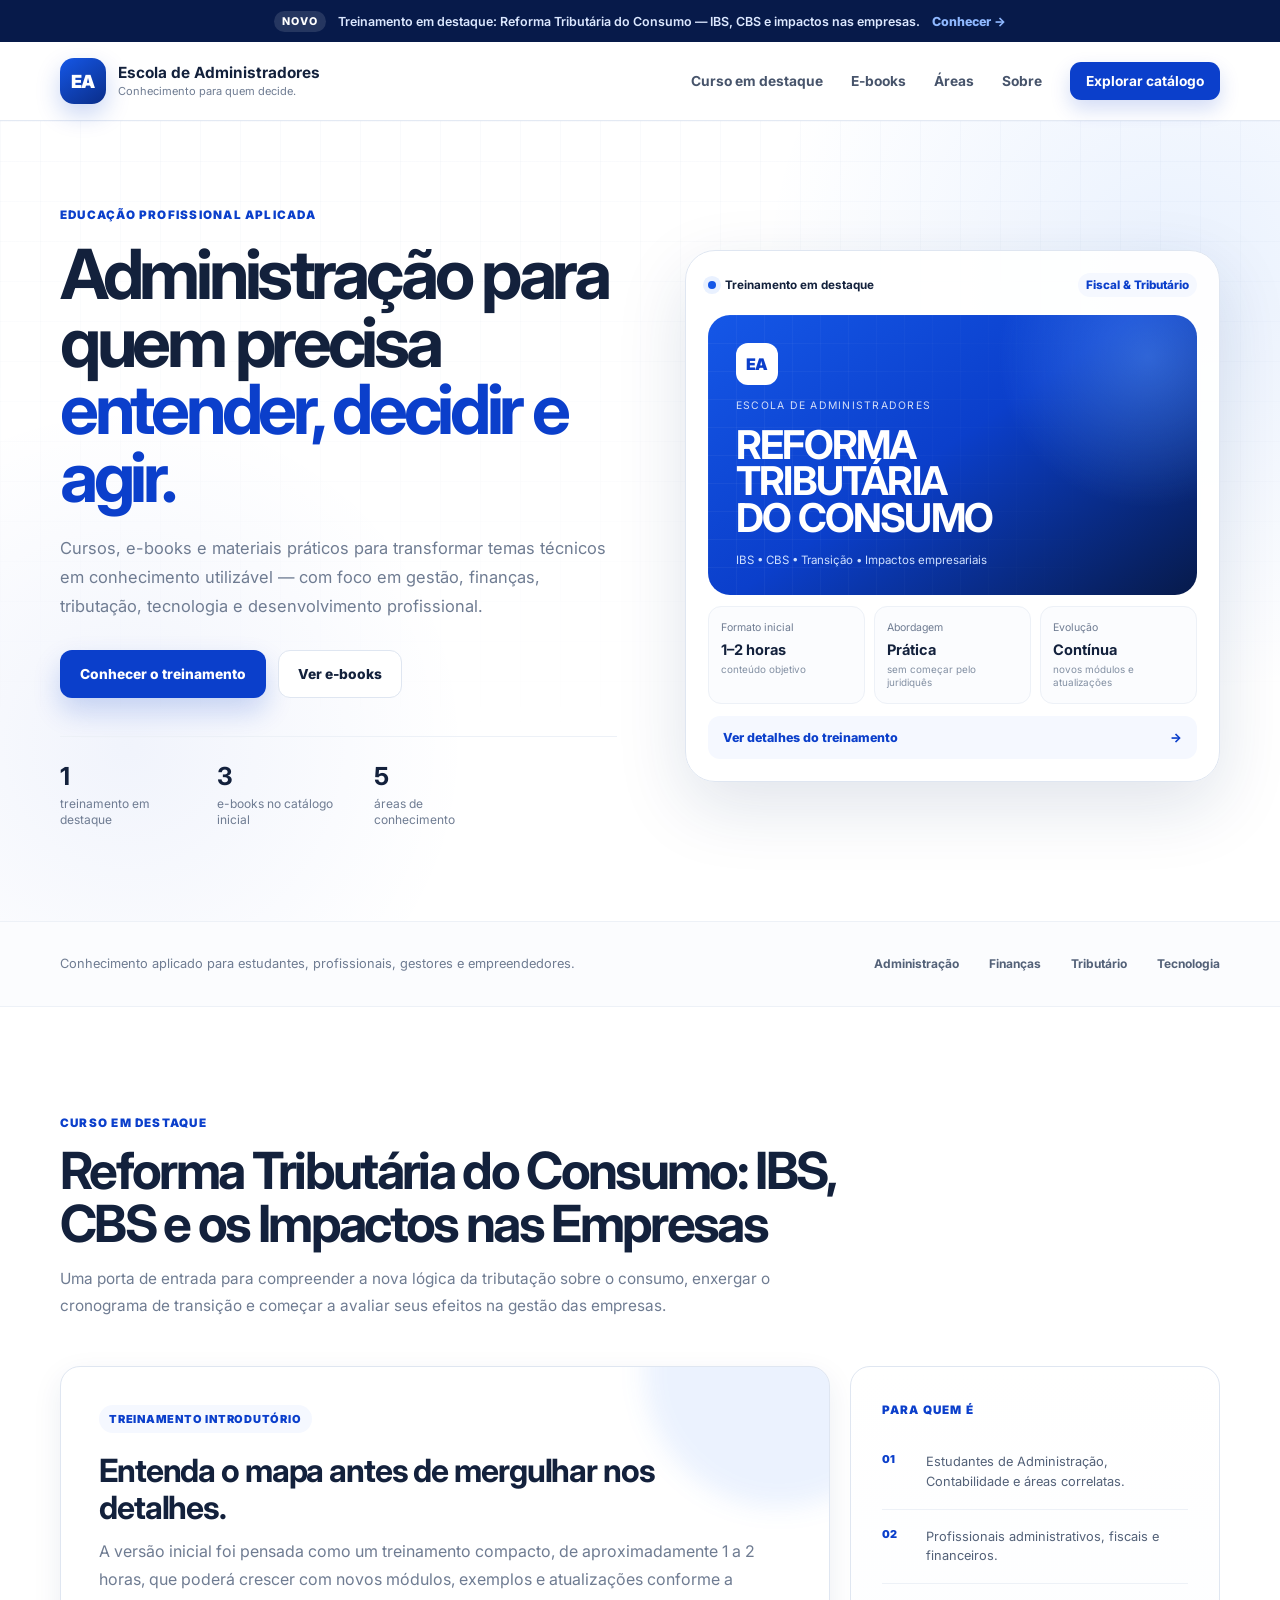
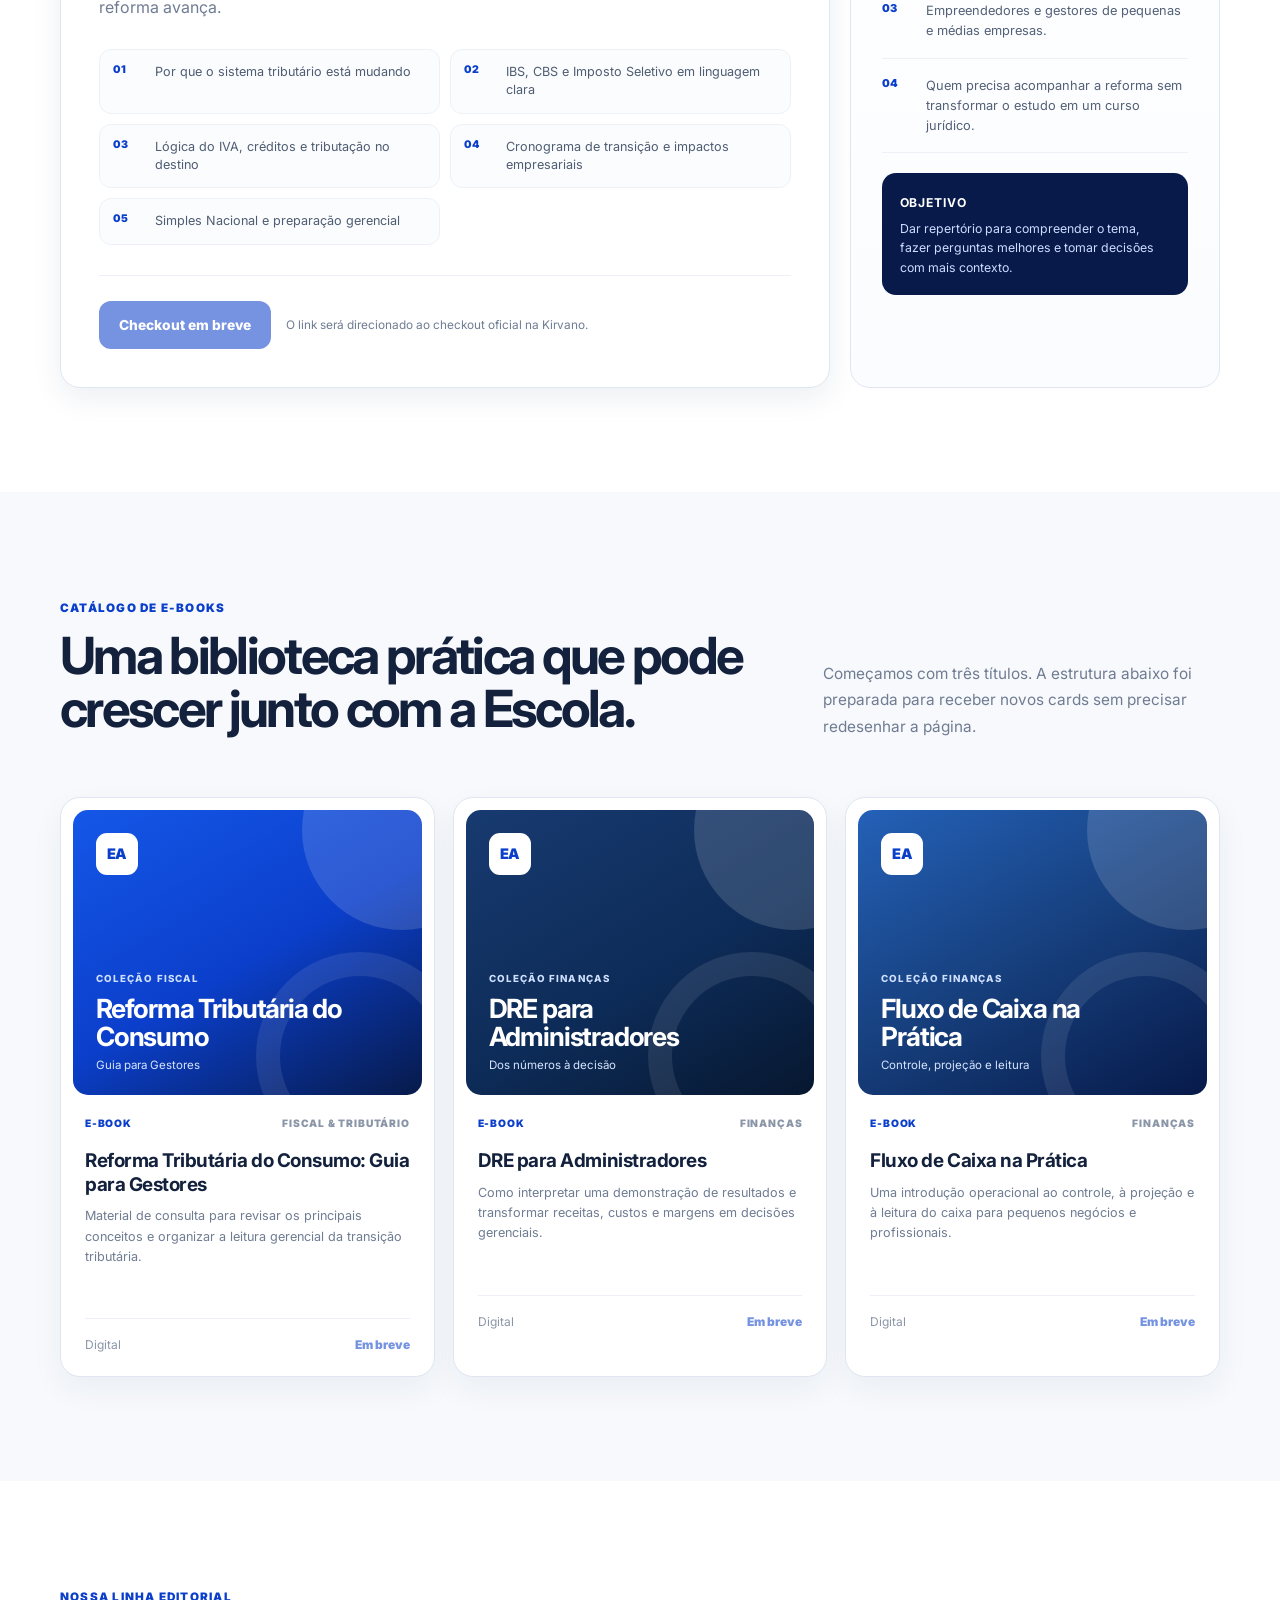
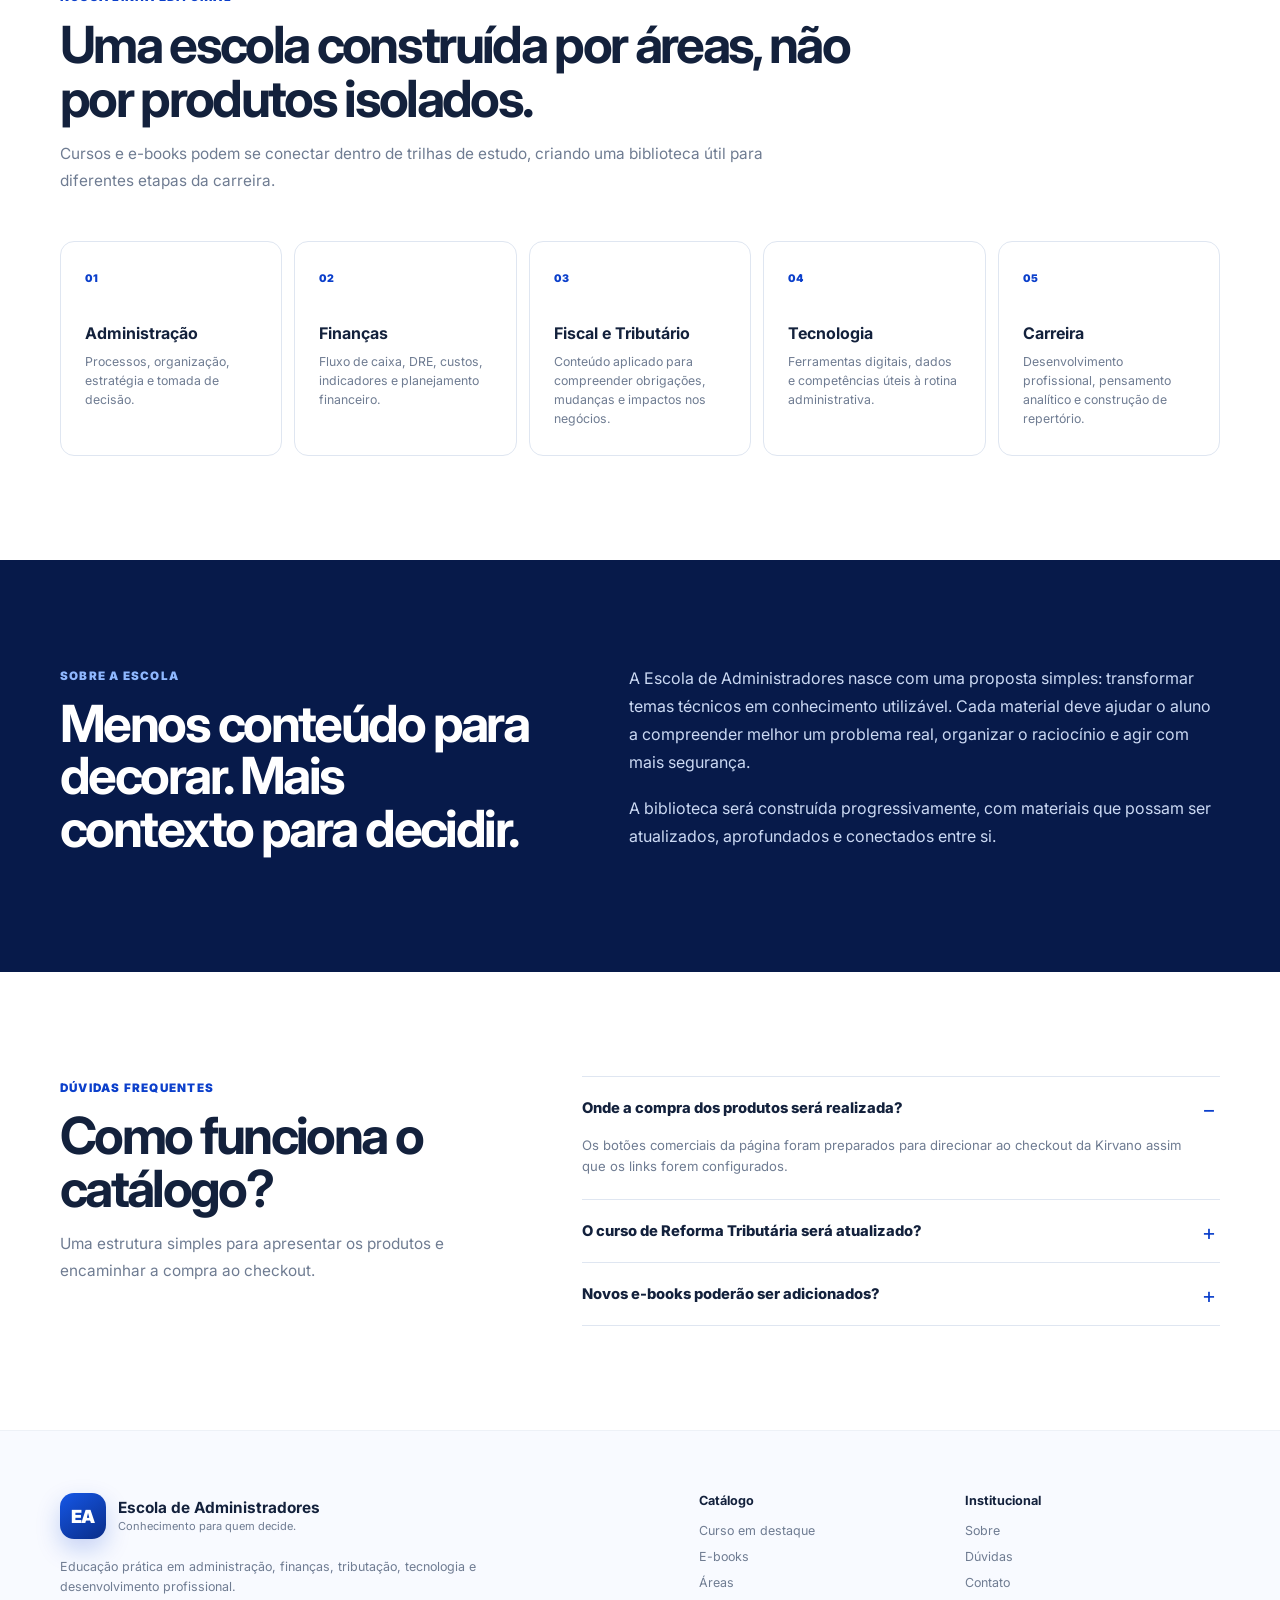
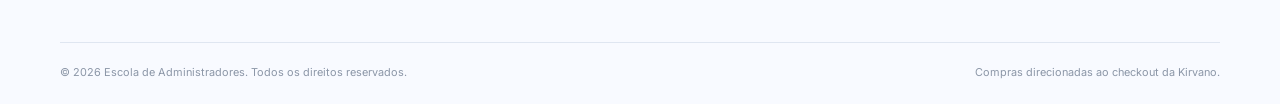
==== index.html @ 52b0fbda "first commit" ====
<!DOCTYPE html>
<html lang="pt-BR">
  <head>
    <meta charset="UTF-8" />
    <meta name="viewport" content="width=device-width, initial-scale=1.0" />
    <meta
      name="description"
      content="Escola de Administradores — cursos, e-books e conteúdos práticos sobre administração, finanças, tributação, tecnologia e desenvolvimento profissional."
    />
    <meta name="theme-color" content="#0b3fcb" />
    <meta property="og:title" content="Escola de Administradores" />
    <meta property="og:description" content="Conhecimento prático para quem administra, decide e constrói." />
    <meta property="og:type" content="website" />
    <meta property="og:url" content="https://escoladeadministradores.com.br/" />
    <meta property="og:image" content="https://escoladeadministradores.com.br/assets/img/logo-ea.png" />
    <title>Escola de Administradores | Conhecimento para quem decide</title>

    <link rel="icon" type="image/png" href="assets/img/logo-ea.png" />
    <link rel="preconnect" href="https://fonts.googleapis.com" />
    <link rel="preconnect" href="https://fonts.gstatic.com" crossorigin />
    <link
      href="https://fonts.googleapis.com/css2?family=Inter:wght@400;500;600;700;800;900&display=swap"
      rel="stylesheet"
    />
    <link rel="stylesheet" href="assets/css/styles.css" />
  </head>
  <body>
    <div class="top-bar">
      <span>NOVO</span>
      <strong>Treinamento em destaque: Reforma Tributária do Consumo — IBS, CBS e impactos nas empresas.</strong>
      <a href="#curso">Conhecer →</a>
    </div>

    <header class="site-header" id="topo">
      <nav class="navbar container" aria-label="Navegação principal">
        <a href="#topo" class="brand" aria-label="Escola de Administradores — início">
          <span class="brand-icon" aria-hidden="true">EA</span>
          <span class="brand-copy">
            <strong>Escola de Administradores</strong>
            <small>Conhecimento para quem decide.</small>
          </span>
        </a>

        <button class="menu-toggle" type="button" aria-label="Abrir menu" aria-expanded="false">
          <span></span>
          <span></span>
          <span></span>
        </button>

        <div class="nav-links" data-menu>
          <a href="#curso">Curso em destaque</a>
          <a href="#ebooks">E-books</a>
          <a href="#areas">Áreas</a>
          <a href="#sobre">Sobre</a>
          <a href="#ebooks" class="nav-cta">Explorar catálogo</a>
        </div>
      </nav>
    </header>

    <main>
      <section class="hero section-padding">
        <div class="container hero-grid">
          <div class="hero-content reveal">
            <span class="eyebrow">Educação profissional aplicada</span>
            <h1>Administração para quem precisa <em>entender, decidir e agir.</em></h1>
            <p>
              Cursos, e-books e materiais práticos para transformar temas técnicos em conhecimento utilizável —
              com foco em gestão, finanças, tributação, tecnologia e desenvolvimento profissional.
            </p>

            <div class="hero-actions">
              <a href="#curso" class="btn btn-primary">Conhecer o treinamento</a>
              <a href="#ebooks" class="btn btn-secondary">Ver e-books</a>
            </div>

            <div class="hero-proof" aria-label="Destaques da Escola de Administradores">
              <div>
                <strong>1</strong>
                <span>treinamento em destaque</span>
              </div>
              <div>
                <strong>3</strong>
                <span>e-books no catálogo inicial</span>
              </div>
              <div>
                <strong>5</strong>
                <span>áreas de conhecimento</span>
              </div>
            </div>
          </div>

          <aside class="course-preview reveal" aria-label="Treinamento em destaque sobre Reforma Tributária">
            <div class="preview-topline">
              <span class="status-dot"></span>
              <strong>Treinamento em destaque</strong>
              <span class="preview-label">Fiscal &amp; Tributário</span>
            </div>

            <div class="preview-visual">
              <div class="mini-logo">EA</div>
              <span>Escola de Administradores</span>
              <strong>REFORMA<br />TRIBUTÁRIA<br />DO CONSUMO</strong>
              <small>IBS • CBS • Transição • Impactos empresariais</small>
            </div>

            <div class="preview-metrics">
              <article>
                <span>Formato inicial</span>
                <strong>1–2 horas</strong>
                <small>conteúdo objetivo</small>
              </article>
              <article>
                <span>Abordagem</span>
                <strong>Prática</strong>
                <small>sem começar pelo juridiquês</small>
              </article>
              <article>
                <span>Evolução</span>
                <strong>Contínua</strong>
                <small>novos módulos e atualizações</small>
              </article>
            </div>

            <a href="#curso" class="preview-link">Ver detalhes do treinamento <span>→</span></a>
          </aside>
        </div>
      </section>

      <section class="trust-strip" aria-label="Áreas atendidas">
        <div class="container trust-grid">
          <span>Conhecimento aplicado para estudantes, profissionais, gestores e empreendedores.</span>
          <strong>Administração</strong>
          <strong>Finanças</strong>
          <strong>Tributário</strong>
          <strong>Tecnologia</strong>
        </div>
      </section>

      <section class="section-padding course-section" id="curso">
        <div class="container">
          <div class="section-heading reveal">
            <span class="eyebrow">Curso em destaque</span>
            <h2>Reforma Tributária do Consumo: IBS, CBS e os Impactos nas Empresas</h2>
            <p>
              Uma porta de entrada para compreender a nova lógica da tributação sobre o consumo,
              enxergar o cronograma de transição e começar a avaliar seus efeitos na gestão das empresas.
            </p>
          </div>

          <div class="featured-course-grid">
            <article class="featured-course reveal">
              <div class="course-badge">Treinamento introdutório</div>
              <h3>Entenda o mapa antes de mergulhar nos detalhes.</h3>
              <p>
                A versão inicial foi pensada como um treinamento compacto, de aproximadamente 1 a 2 horas,
                que poderá crescer com novos módulos, exemplos e atualizações conforme a reforma avança.
              </p>

              <div class="course-topics">
                <div><span>01</span><p>Por que o sistema tributário está mudando</p></div>
                <div><span>02</span><p>IBS, CBS e Imposto Seletivo em linguagem clara</p></div>
                <div><span>03</span><p>Lógica do IVA, créditos e tributação no destino</p></div>
                <div><span>04</span><p>Cronograma de transição e impactos empresariais</p></div>
                <div><span>05</span><p>Simples Nacional e preparação gerencial</p></div>
              </div>

              <div class="course-actions">
                <a
                  href="#"
                  class="btn btn-primary checkout-link"
                  data-checkout="curso-reforma"
                  data-ready-label="Acessar treinamento"
                  data-pending-label="Checkout em breve"
                  aria-disabled="true"
                >Checkout em breve</a>
                <small>O link será direcionado ao checkout oficial na Kirvano.</small>
              </div>
            </article>

            <aside class="audience-card reveal">
              <span class="eyebrow">Para quem é</span>
              <div class="audience-list">
                <article><span>01</span><p>Estudantes de Administração, Contabilidade e áreas correlatas.</p></article>
                <article><span>02</span><p>Profissionais administrativos, fiscais e financeiros.</p></article>
                <article><span>03</span><p>Empreendedores e gestores de pequenas e médias empresas.</p></article>
                <article><span>04</span><p>Quem precisa acompanhar a reforma sem transformar o estudo em um curso jurídico.</p></article>
              </div>
              <div class="audience-note">
                <strong>Objetivo</strong>
                <p>Dar repertório para compreender o tema, fazer perguntas melhores e tomar decisões com mais contexto.</p>
              </div>
            </aside>
          </div>
        </div>
      </section>

      <section class="section-padding soft-bg" id="ebooks">
        <div class="container">
          <div class="section-heading catalog-heading reveal">
            <div>
              <span class="eyebrow">Catálogo de e-books</span>
              <h2>Uma biblioteca prática que pode crescer junto com a Escola.</h2>
            </div>
            <p>
              Começamos com três títulos. A estrutura abaixo foi preparada para receber novos cards sem
              precisar redesenhar a página.
            </p>
          </div>

          <!-- Para adicionar um novo e-book, duplique um <article class="ebook-card"> e crie uma nova chave no assets/js/store.js. -->
          <div class="ebook-grid">
            <article class="ebook-card reveal">
              <div class="ebook-cover cover-tax">
                <span class="cover-brand">EA</span>
                <small>COLEÇÃO FISCAL</small>
                <strong>Reforma Tributária do Consumo</strong>
                <em>Guia para Gestores</em>
              </div>
              <div class="ebook-content">
                <div class="product-topline"><span>E-book</span><span>Fiscal &amp; Tributário</span></div>
                <h3>Reforma Tributária do Consumo: Guia para Gestores</h3>
                <p>Material de consulta para revisar os principais conceitos e organizar a leitura gerencial da transição tributária.</p>
                <div class="product-footer">
                  <span>Digital</span>
                  <a
                    href="#"
                    class="text-link checkout-link"
                    data-checkout="ebook-reforma"
                    data-ready-label="Comprar na Kirvano →"
                    data-pending-label="Em breve"
                    aria-disabled="true"
                  >Em breve</a>
                </div>
              </div>
            </article>

            <article class="ebook-card reveal">
              <div class="ebook-cover cover-dre">
                <span class="cover-brand">EA</span>
                <small>COLEÇÃO FINANÇAS</small>
                <strong>DRE para Administradores</strong>
                <em>Dos números à decisão</em>
              </div>
              <div class="ebook-content">
                <div class="product-topline"><span>E-book</span><span>Finanças</span></div>
                <h3>DRE para Administradores</h3>
                <p>Como interpretar uma demonstração de resultados e transformar receitas, custos e margens em decisões gerenciais.</p>
                <div class="product-footer">
                  <span>Digital</span>
                  <a
                    href="#"
                    class="text-link checkout-link"
                    data-checkout="ebook-dre"
                    data-ready-label="Comprar na Kirvano →"
                    data-pending-label="Em breve"
                    aria-disabled="true"
                  >Em breve</a>
                </div>
              </div>
            </article>

            <article class="ebook-card reveal">
              <div class="ebook-cover cover-cash">
                <span class="cover-brand">EA</span>
                <small>COLEÇÃO FINANÇAS</small>
                <strong>Fluxo de Caixa na Prática</strong>
                <em>Controle, projeção e leitura</em>
              </div>
              <div class="ebook-content">
                <div class="product-topline"><span>E-book</span><span>Finanças</span></div>
                <h3>Fluxo de Caixa na Prática</h3>
                <p>Uma introdução operacional ao controle, à projeção e à leitura do caixa para pequenos negócios e profissionais.</p>
                <div class="product-footer">
                  <span>Digital</span>
                  <a
                    href="#"
                    class="text-link checkout-link"
                    data-checkout="ebook-fluxo-caixa"
                    data-ready-label="Comprar na Kirvano →"
                    data-pending-label="Em breve"
                    aria-disabled="true"
                  >Em breve</a>
                </div>
              </div>
            </article>
          </div>
        </div>
      </section>

      <section class="section-padding" id="areas">
        <div class="container">
          <div class="section-heading reveal">
            <span class="eyebrow">Nossa linha editorial</span>
            <h2>Uma escola construída por áreas, não por produtos isolados.</h2>
            <p>
              Cursos e e-books podem se conectar dentro de trilhas de estudo, criando uma biblioteca útil para diferentes etapas da carreira.
            </p>
          </div>

          <div class="areas-grid">
            <article class="area-card reveal"><span>01</span><h3>Administração</h3><p>Processos, organização, estratégia e tomada de decisão.</p></article>
            <article class="area-card reveal"><span>02</span><h3>Finanças</h3><p>Fluxo de caixa, DRE, custos, indicadores e planejamento financeiro.</p></article>
            <article class="area-card reveal"><span>03</span><h3>Fiscal e Tributário</h3><p>Conteúdo aplicado para compreender obrigações, mudanças e impactos nos negócios.</p></article>
            <article class="area-card reveal"><span>04</span><h3>Tecnologia</h3><p>Ferramentas digitais, dados e competências úteis à rotina administrativa.</p></article>
            <article class="area-card reveal"><span>05</span><h3>Carreira</h3><p>Desenvolvimento profissional, pensamento analítico e construção de repertório.</p></article>
          </div>
        </div>
      </section>

      <section class="section-padding dark-section" id="sobre">
        <div class="container about-panel reveal">
          <div>
            <span class="eyebrow eyebrow-light">Sobre a Escola</span>
            <h2>Menos conteúdo para decorar. Mais contexto para decidir.</h2>
          </div>
          <div>
            <p>
              A Escola de Administradores nasce com uma proposta simples: transformar temas técnicos em conhecimento utilizável.
              Cada material deve ajudar o aluno a compreender melhor um problema real, organizar o raciocínio e agir com mais segurança.
            </p>
            <p>
              A biblioteca será construída progressivamente, com materiais que possam ser atualizados, aprofundados e conectados entre si.
            </p>
          </div>
        </div>
      </section>

      <section class="section-padding faq-section" id="faq">
        <div class="container faq-layout">
          <div class="section-heading left reveal">
            <span class="eyebrow">Dúvidas frequentes</span>
            <h2>Como funciona o catálogo?</h2>
            <p>Uma estrutura simples para apresentar os produtos e encaminhar a compra ao checkout.</p>
          </div>

          <div class="faq-list reveal">
            <details open>
              <summary>Onde a compra dos produtos será realizada?</summary>
              <p>Os botões comerciais da página foram preparados para direcionar ao checkout da Kirvano assim que os links forem configurados.</p>
            </details>
            <details>
              <summary>O curso de Reforma Tributária será atualizado?</summary>
              <p>A proposta é começar com uma versão introdutória e ampliar o conteúdo progressivamente com novos módulos, exemplos e atualizações.</p>
            </details>
            <details>
              <summary>Novos e-books poderão ser adicionados?</summary>
              <p>Sim. O catálogo foi estruturado em cards independentes, permitindo incluir novos títulos sem alterar o restante do layout.</p>
            </details>
          </div>
        </div>
      </section>
    </main>

    <footer class="site-footer">
      <div class="container footer-grid">
        <div class="footer-main">
          <a href="#topo" class="brand footer-brand">
            <span class="brand-icon" aria-hidden="true">EA</span>
            <span class="brand-copy">
              <strong>Escola de Administradores</strong>
              <small>Conhecimento para quem decide.</small>
            </span>
          </a>
          <p>Educação prática em administração, finanças, tributação, tecnologia e desenvolvimento profissional.</p>
        </div>

        <div class="footer-column">
          <strong>Catálogo</strong>
          <a href="#curso">Curso em destaque</a>
          <a href="#ebooks">E-books</a>
          <a href="#areas">Áreas</a>
        </div>

        <div class="footer-column">
          <strong>Institucional</strong>
          <a href="#sobre">Sobre</a>
          <a href="#faq">Dúvidas</a>
          <a href="mailto:contato@escoladeadministradores.com.br">Contato</a>
        </div>
      </div>
      <div class="container footer-bottom">
        <span>© <span id="currentYear"></span> Escola de Administradores. Todos os direitos reservados.</span>
        <span>Compras direcionadas ao checkout da Kirvano.</span>
      </div>
    </footer>

    <script src="assets/js/store.js"></script>
    <script src="assets/js/main.js"></script>
  </body>
</html>
---- assets/css/styles.css ----
:root {
  --blue-950: #071a4a;
  --blue-900: #0a2d88;
  --blue-800: #0b3fcb;
  --blue-700: #1557e7;
  --blue-600: #2474f2;
  --blue-100: #e9f1ff;
  --blue-50: #f5f8ff;
  --ink: #13213c;
  --text: #34425d;
  --muted: #6f7c92;
  --line: #dfe6f1;
  --soft-line: #edf1f7;
  --white: #ffffff;
  --surface: #ffffff;
  --soft-bg: #f7f9fc;
  --shadow-sm: 0 10px 30px rgba(25, 51, 98, 0.08);
  --shadow: 0 24px 70px rgba(17, 48, 103, 0.13);
  --radius-sm: 14px;
  --radius: 20px;
  --radius-lg: 30px;
  --container: 1160px;
}

* { box-sizing: border-box; }
html { scroll-behavior: smooth; }
body {
  margin: 0;
  font-family: "Inter", system-ui, -apple-system, BlinkMacSystemFont, "Segoe UI", sans-serif;
  color: var(--text);
  background: var(--white);
  -webkit-font-smoothing: antialiased;
}

body.menu-open { overflow: hidden; }
a { color: inherit; text-decoration: none; }
button, input, select { font: inherit; }
img { max-width: 100%; display: block; }

.container { width: min(calc(100% - 40px), var(--container)); margin-inline: auto; }
.section-padding { padding: 104px 0; }
.soft-bg { background: var(--soft-bg); }

.top-bar {
  min-height: 42px;
  padding: 8px 20px;
  display: flex;
  align-items: center;
  justify-content: center;
  gap: 12px;
  background: var(--blue-950);
  color: #dce8ff;
  text-align: center;
  font-size: 0.78rem;
}
.top-bar span {
  padding: 4px 8px;
  border-radius: 999px;
  background: rgba(255,255,255,.12);
  color: var(--white);
  font-weight: 800;
  font-size: .67rem;
  letter-spacing: .08em;
}
.top-bar strong { font-weight: 600; }
.top-bar a { color: #8fb8ff; font-weight: 800; white-space: nowrap; }
.top-bar a:hover { color: var(--white); }

.site-header {
  position: sticky;
  top: 0;
  z-index: 40;
  background: rgba(255,255,255,.92);
  backdrop-filter: blur(18px);
  border-bottom: 1px solid rgba(223,230,241,.85);
}
.navbar { min-height: 78px; display: flex; align-items: center; justify-content: space-between; gap: 28px; }
.brand { display: inline-flex; align-items: center; gap: 12px; min-width: 0; }
.brand-icon {
  width: 46px;
  height: 46px;
  display: inline-grid;
  place-items: center;
  flex: 0 0 auto;
  border-radius: 14px;
  background: linear-gradient(145deg, var(--blue-700), var(--blue-900));
  color: var(--white);
  font-size: 1.13rem;
  font-weight: 900;
  letter-spacing: -.05em;
  box-shadow: 0 10px 24px rgba(11,63,203,.22);
}
.brand-copy strong, .brand-copy small { display: block; }
.brand-copy strong { color: var(--ink); font-size: .96rem; line-height: 1.15; }
.brand-copy small { color: var(--muted); margin-top: 3px; font-size: .69rem; }

.nav-links { display: flex; align-items: center; gap: 28px; font-size: .86rem; font-weight: 700; color: #47546b; }
.nav-links a { transition: color .18s ease, transform .18s ease; }
.nav-links a:hover { color: var(--blue-800); }
.nav-cta {
  padding: 11px 16px;
  border-radius: 11px;
  background: var(--blue-800);
  color: var(--white) !important;
  box-shadow: 0 9px 20px rgba(11,63,203,.18);
}
.nav-cta:hover { transform: translateY(-1px); background: var(--blue-900); }

.menu-toggle { display: none; width: 44px; height: 44px; border: 1px solid var(--line); background: var(--white); border-radius: 12px; padding: 10px; cursor: pointer; }
.menu-toggle span { display: block; height: 2px; margin: 4px 0; background: var(--ink); border-radius: 999px; }

.hero {
  position: relative;
  overflow: hidden;
  padding-top: 82px;
  padding-bottom: 92px;
  background:
    radial-gradient(circle at 92% 20%, rgba(36,116,242,.10), transparent 31%),
    radial-gradient(circle at 10% 78%, rgba(11,63,203,.06), transparent 26%),
    var(--white);
}
.hero::before {
  content: "";
  position: absolute;
  inset: 0;
  pointer-events: none;
  background-image: linear-gradient(rgba(10,45,136,.025) 1px, transparent 1px), linear-gradient(90deg, rgba(10,45,136,.025) 1px, transparent 1px);
  background-size: 40px 40px;
  mask-image: linear-gradient(to bottom, black, transparent 80%);
}
.hero-grid { position: relative; display: grid; grid-template-columns: 1.02fr .98fr; gap: 68px; align-items: center; }
.hero-content { max-width: 620px; }
.eyebrow {
  display: inline-flex;
  color: var(--blue-800);
  font-size: .73rem;
  font-weight: 900;
  letter-spacing: .105em;
  text-transform: uppercase;
}
.hero h1 {
  margin: 18px 0 22px;
  color: var(--ink);
  font-size: clamp(3rem, 5.4vw, 5.2rem);
  line-height: .98;
  letter-spacing: -.062em;
}
.hero h1 em { font-style: normal; color: var(--blue-800); }
.hero-content > p { margin: 0; max-width: 600px; color: var(--muted); font-size: 1.03rem; line-height: 1.75; }
.hero-actions { display: flex; gap: 12px; flex-wrap: wrap; margin-top: 30px; }
.btn {
  min-height: 48px;
  display: inline-flex;
  align-items: center;
  justify-content: center;
  padding: 0 19px;
  border: 1px solid transparent;
  border-radius: 12px;
  font-size: .86rem;
  font-weight: 800;
  transition: transform .18s ease, box-shadow .18s ease, background .18s ease, border-color .18s ease;
}
.btn:hover { transform: translateY(-2px); }
.btn-primary { background: var(--blue-800); color: var(--white); box-shadow: 0 13px 28px rgba(11,63,203,.20); }
.btn-primary:hover { background: var(--blue-900); }
.btn-secondary { background: var(--white); border-color: var(--line); color: var(--ink); }
.btn-secondary:hover { border-color: #b8c7dc; box-shadow: var(--shadow-sm); }

.hero-proof { display: flex; flex-wrap: wrap; gap: 27px; margin-top: 38px; padding-top: 27px; border-top: 1px solid var(--soft-line); }
.hero-proof div { display: flex; flex-direction: column; min-width: 115px; }
.hero-proof strong { color: var(--ink); font-size: 1.55rem; line-height: 1; }
.hero-proof span { margin-top: 7px; max-width: 130px; color: var(--muted); font-size: .75rem; line-height: 1.35; }

.course-preview {
  border: 1px solid var(--line);
  border-radius: var(--radius-lg);
  background: rgba(255,255,255,.96);
  box-shadow: var(--shadow);
  padding: 22px;
}
.preview-topline { display: flex; align-items: center; gap: 9px; color: #5e6c82; font-size: .73rem; }
.preview-topline strong { color: var(--ink); }
.status-dot { width: 8px; height: 8px; border-radius: 50%; background: var(--blue-700); box-shadow: 0 0 0 5px var(--blue-100); }
.preview-label { margin-left: auto; padding: 5px 8px; border-radius: 999px; background: var(--blue-50); color: var(--blue-800); font-weight: 800; }
.preview-visual {
  margin-top: 18px;
  min-height: 258px;
  padding: 28px;
  border-radius: 22px;
  position: relative;
  overflow: hidden;
  color: var(--white);
  background:
    radial-gradient(circle at 90% 15%, rgba(95,157,255,.44), transparent 30%),
    linear-gradient(145deg, #1557e7 0%, #0b3fcb 48%, #071a4a 100%);
}
.preview-visual::after {
  content: "";
  position: absolute;
  inset: 0;
  background-image: linear-gradient(rgba(255,255,255,.055) 1px, transparent 1px), linear-gradient(90deg, rgba(255,255,255,.055) 1px, transparent 1px);
  background-size: 28px 28px;
  mask-image: linear-gradient(to right, rgba(0,0,0,.8), transparent 88%);
}
.preview-visual > * { position: relative; z-index: 2; }
.mini-logo { width: 42px; height: 42px; display: grid; place-items: center; border-radius: 12px; background: var(--white); color: var(--blue-800); font-weight: 900; letter-spacing: -.05em; }
.preview-visual > span { display: block; margin-top: 14px; font-size: .65rem; opacity: .82; text-transform: uppercase; letter-spacing: .12em; }
.preview-visual > strong { display: block; margin-top: 15px; font-size: clamp(2rem, 3.1vw, 3rem); line-height: .92; letter-spacing: -.045em; }
.preview-visual > small { display: block; margin-top: 17px; color: #cfe0ff; font-size: .72rem; }
.preview-metrics { display: grid; grid-template-columns: repeat(3, 1fr); gap: 9px; margin-top: 11px; }
.preview-metrics article { min-width: 0; padding: 14px 12px; border: 1px solid var(--soft-line); border-radius: 13px; background: #fbfcfe; }
.preview-metrics span, .preview-metrics strong, .preview-metrics small { display: block; }
.preview-metrics span { color: var(--muted); font-size: .66rem; }
.preview-metrics strong { margin: 7px 0 4px; color: var(--ink); font-size: .91rem; }
.preview-metrics small { color: #8390a3; font-size: .62rem; line-height: 1.3; }
.preview-link { display: flex; justify-content: space-between; align-items: center; margin-top: 12px; padding: 14px 15px; border-radius: 12px; background: var(--blue-50); color: var(--blue-800); font-size: .78rem; font-weight: 800; }
.preview-link:hover { background: var(--blue-100); }

.trust-strip { border-block: 1px solid var(--soft-line); background: #fbfcfe; }
.trust-grid { min-height: 84px; display: grid; grid-template-columns: minmax(290px, 1.4fr) repeat(4, auto); gap: 30px; align-items: center; }
.trust-grid span { color: var(--muted); font-size: .8rem; line-height: 1.5; }
.trust-grid strong { color: #536178; font-size: .75rem; }

.section-heading { max-width: 820px; margin-bottom: 46px; }
.section-heading h2 {
  margin: 13px 0 16px;
  color: var(--ink);
  font-size: clamp(2.25rem, 4vw, 4.05rem);
  line-height: 1.04;
  letter-spacing: -.052em;
}
.section-heading p { margin: 0; max-width: 735px; color: var(--muted); font-size: .96rem; line-height: 1.75; }
.section-heading.left { margin-bottom: 0; }
.catalog-heading { max-width: none; display: grid; grid-template-columns: 1.15fr .65fr; gap: 60px; align-items: end; }
.catalog-heading p { padding-bottom: 10px; }

.featured-course-grid { display: grid; grid-template-columns: 1.35fr .65fr; gap: 20px; align-items: stretch; }
.featured-course, .audience-card { border: 1px solid var(--line); border-radius: var(--radius); background: var(--white); }
.featured-course { position: relative; overflow: hidden; padding: 38px; box-shadow: var(--shadow-sm); }
.featured-course::after { content: ""; position: absolute; width: 270px; height: 270px; border-radius: 50%; top: -130px; right: -85px; background: rgba(36,116,242,.09); filter: blur(12px); }
.featured-course > * { position: relative; z-index: 1; }
.course-badge { display: inline-flex; padding: 7px 10px; border-radius: 999px; background: var(--blue-50); color: var(--blue-800); font-size: .69rem; font-weight: 900; letter-spacing: .07em; text-transform: uppercase; }
.featured-course h3 { margin: 20px 0 12px; max-width: 680px; color: var(--ink); font-size: 2rem; line-height: 1.15; letter-spacing: -.035em; }
.featured-course > p { margin: 0; max-width: 740px; color: var(--muted); line-height: 1.72; }
.course-topics { display: grid; grid-template-columns: repeat(2, 1fr); gap: 10px; margin: 28px 0 30px; }
.course-topics div { display: grid; grid-template-columns: 32px 1fr; gap: 10px; padding: 13px; border-radius: 12px; background: #fbfcfe; border: 1px solid var(--soft-line); }
.course-topics span { color: var(--blue-800); font-size: .66rem; font-weight: 900; }
.course-topics p { margin: 0; color: #4f5d72; font-size: .79rem; line-height: 1.45; }
.course-actions { display: flex; align-items: center; gap: 15px; flex-wrap: wrap; padding-top: 25px; border-top: 1px solid var(--soft-line); }
.course-actions small { color: var(--muted); font-size: .74rem; }
.checkout-link[aria-disabled="true"] { opacity: .56; cursor: default; pointer-events: none; box-shadow: none; }

.audience-card { padding: 31px; background: linear-gradient(180deg, #fff, #fbfcff); }
.audience-list { margin-top: 17px; }
.audience-list article { display: grid; grid-template-columns: 34px 1fr; gap: 10px; padding: 17px 0; border-bottom: 1px solid var(--soft-line); }
.audience-list span { color: var(--blue-800); font-size: .68rem; font-weight: 900; }
.audience-list p { margin: 0; color: #536178; font-size: .8rem; line-height: 1.55; }
.audience-note { margin-top: 20px; padding: 18px; border-radius: 14px; background: var(--blue-950); color: var(--white); }
.audience-note strong { font-size: .76rem; text-transform: uppercase; letter-spacing: .08em; }
.audience-note p { margin: 8px 0 0; color: #cddcff; font-size: .77rem; line-height: 1.55; }

.ebook-grid { display: grid; grid-template-columns: repeat(3, 1fr); gap: 18px; }
.ebook-card { min-width: 0; border: 1px solid var(--line); border-radius: var(--radius); background: var(--white); overflow: hidden; box-shadow: 0 12px 32px rgba(25,51,98,.055); transition: transform .2s ease, box-shadow .2s ease, border-color .2s ease; }
.ebook-card:hover { transform: translateY(-5px); border-color: #c5d3e8; box-shadow: var(--shadow-sm); }
.ebook-cover { min-height: 285px; margin: 12px; padding: 23px; border-radius: 15px; display: flex; flex-direction: column; position: relative; overflow: hidden; color: var(--white); }
.ebook-cover::before { content: ""; position: absolute; width: 200px; height: 200px; border-radius: 50%; right: -80px; top: -80px; background: rgba(255,255,255,.14); }
.ebook-cover::after { content: ""; position: absolute; width: 160px; height: 160px; right: -42px; bottom: -65px; border: 24px solid rgba(255,255,255,.09); border-radius: 50%; }
.cover-tax { background: linear-gradient(150deg, #1557e7, #0b3fcb 52%, #071a4a); }
.cover-dre { background: linear-gradient(150deg, #173a70, #0d2b57 58%, #07172f); }
.cover-cash { background: linear-gradient(150deg, #2461b8, #163e7b 52%, #071a4a); }
.ebook-cover > * { position: relative; z-index: 1; }
.cover-brand { width: 42px; height: 42px; display: grid; place-items: center; border-radius: 11px; background: var(--white); color: var(--blue-800); font-size: .91rem; font-weight: 900; letter-spacing: -.04em; }
.ebook-cover small { margin-top: auto; color: #cfe0ff; font-size: .61rem; font-weight: 800; letter-spacing: .11em; }
.ebook-cover strong { margin-top: 11px; max-width: 255px; font-size: 1.65rem; line-height: 1.04; letter-spacing: -.045em; }
.ebook-cover em { margin-top: 8px; color: #d7e5ff; font-size: .72rem; font-style: normal; }
.ebook-content { padding: 10px 24px 24px; }
.product-topline { display: flex; align-items: center; justify-content: space-between; gap: 12px; color: var(--blue-800); font-size: .64rem; font-weight: 900; letter-spacing: .08em; text-transform: uppercase; }
.product-topline span:last-child { color: #8a96a7; }
.ebook-content h3 { margin: 20px 0 10px; color: var(--ink); font-size: 1.18rem; line-height: 1.25; letter-spacing: -.025em; }
.ebook-content p { margin: 0; min-height: 89px; color: var(--muted); font-size: .79rem; line-height: 1.6; }
.product-footer { display: flex; align-items: center; justify-content: space-between; gap: 13px; margin-top: 23px; padding-top: 18px; border-top: 1px solid var(--soft-line); font-size: .75rem; }
.product-footer > span { color: #8a96a7; }
.text-link { color: var(--blue-800); font-weight: 900; }
.text-link:hover { color: var(--blue-900); }

.areas-grid { display: grid; grid-template-columns: repeat(5, 1fr); gap: 12px; }
.area-card { min-height: 215px; padding: 24px; border: 1px solid var(--line); border-radius: var(--radius-sm); background: var(--white); transition: transform .18s ease, border-color .18s ease, box-shadow .18s ease; }
.area-card:hover { transform: translateY(-4px); border-color: #c9d5e8; box-shadow: var(--shadow-sm); }
.area-card > span { color: var(--blue-800); font-size: .66rem; font-weight: 900; }
.area-card h3 { margin: 37px 0 9px; color: var(--ink); font-size: 1rem; }
.area-card p { margin: 0; color: var(--muted); font-size: .77rem; line-height: 1.55; }

.dark-section { background: var(--blue-950); color: var(--white); }
.about-panel { display: grid; grid-template-columns: .9fr 1.1fr; gap: 85px; align-items: start; }
.eyebrow-light { color: #8fb8ff; }
.about-panel h2 { margin: 13px 0 0; max-width: 590px; color: var(--white); font-size: clamp(2.25rem, 4vw, 4rem); line-height: 1.03; letter-spacing: -.05em; }
.about-panel p { margin: 0 0 18px; color: #cbd9f3; line-height: 1.75; }

.faq-layout { display: grid; grid-template-columns: .7fr 1fr; gap: 75px; align-items: start; }
.faq-list { border-top: 1px solid var(--line); }
.faq-list details { border-bottom: 1px solid var(--line); }
.faq-list summary { list-style: none; cursor: pointer; padding: 22px 38px 22px 0; position: relative; color: var(--ink); font-size: .92rem; font-weight: 800; }
.faq-list summary::-webkit-details-marker { display: none; }
.faq-list summary::after { content: "+"; position: absolute; right: 4px; top: 19px; color: var(--blue-800); font-size: 1.35rem; font-weight: 400; }
.faq-list details[open] summary::after { content: "−"; }
.faq-list p { margin: -4px 36px 21px 0; color: var(--muted); font-size: .82rem; line-height: 1.65; }

.site-footer { padding: 62px 0 25px; background: #f8faff; border-top: 1px solid var(--soft-line); }
.footer-grid { display: grid; grid-template-columns: 1.5fr .55fr .65fr; gap: 50px; }
.footer-main > p { max-width: 475px; margin: 18px 0 0; color: var(--muted); font-size: .78rem; line-height: 1.6; }
.footer-column { display: flex; flex-direction: column; gap: 11px; font-size: .78rem; }
.footer-column strong { margin-bottom: 4px; color: var(--ink); font-size: .79rem; }
.footer-column a { color: var(--muted); }
.footer-column a:hover { color: var(--blue-800); }
.footer-bottom { display: flex; justify-content: space-between; gap: 20px; margin-top: 45px; padding-top: 22px; border-top: 1px solid var(--line); color: #8b96a7; font-size: .68rem; }

.reveal { opacity: 0; transform: translateY(18px); transition: opacity .6s ease, transform .6s ease; }
.reveal.visible { opacity: 1; transform: translateY(0); }

@media (max-width: 980px) {
  .menu-toggle { display: block; }
  .nav-links {
    display: none;
    position: absolute;
    top: 70px;
    left: 20px;
    right: 20px;
    flex-direction: column;
    align-items: stretch;
    gap: 0;
    padding: 12px;
    border: 1px solid var(--line);
    border-radius: 16px;
    background: rgba(255,255,255,.98);
    box-shadow: var(--shadow);
  }
  .nav-links.open { display: flex; }
  .nav-links a { padding: 12px 10px; border-radius: 10px; }
  .nav-cta { margin-top: 5px; text-align: center; }
  .hero-grid { grid-template-columns: 1fr; gap: 42px; }
  .hero-content { max-width: 760px; }
  .course-preview { max-width: 700px; }
  .trust-grid { grid-template-columns: repeat(4, 1fr); padding-block: 20px; gap: 20px; }
  .trust-grid span { grid-column: 1 / -1; }
  .featured-course-grid, .faq-layout, .about-panel { grid-template-columns: 1fr; gap: 28px; }
  .catalog-heading { grid-template-columns: 1fr; gap: 5px; }
  .ebook-grid { grid-template-columns: repeat(2, 1fr); }
  .areas-grid { grid-template-columns: repeat(3, 1fr); }
}

@media (max-width: 680px) {
  .container { width: min(calc(100% - 24px), var(--container)); }
  .section-padding { padding: 76px 0; }
  .top-bar { padding: 9px 12px; align-items: flex-start; flex-wrap: wrap; gap: 6px 9px; }
  .top-bar strong { flex: 1 1 230px; }
  .top-bar a { display: none; }
  .navbar { min-height: 70px; }
  .brand-icon { width: 42px; height: 42px; border-radius: 12px; }
  .brand-copy small { display: none; }
  .brand-copy strong { max-width: 170px; font-size: .83rem; }
  .nav-links { top: 64px; left: 12px; right: 12px; }
  .hero { padding-top: 58px; padding-bottom: 70px; }
  .hero h1 { font-size: clamp(2.65rem, 14vw, 4rem); }
  .hero-content > p { font-size: .94rem; }
  .hero-actions .btn { width: 100%; }
  .hero-proof { gap: 16px; }
  .hero-proof div { min-width: 95px; flex: 1 1 95px; }
  .course-preview { padding: 14px; border-radius: 20px; }
  .preview-topline { flex-wrap: wrap; }
  .preview-label { margin-left: 0; }
  .preview-visual { min-height: 245px; padding: 22px; }
  .preview-metrics { grid-template-columns: 1fr; }
  .preview-metrics article { display: grid; grid-template-columns: 1fr auto; gap: 0 10px; align-items: center; }
  .preview-metrics strong { grid-column: 2; grid-row: 1 / span 2; }
  .trust-grid { grid-template-columns: repeat(2, 1fr); }
  .section-heading h2, .about-panel h2 { font-size: 2.45rem; }
  .featured-course, .audience-card { padding: 24px; }
  .course-topics { grid-template-columns: 1fr; }
  .course-actions .btn { width: 100%; }
  .ebook-grid, .areas-grid { grid-template-columns: 1fr; }
  .ebook-content p { min-height: auto; }
  .area-card { min-height: auto; }
  .area-card h3 { margin-top: 24px; }
  .footer-grid { grid-template-columns: 1fr; gap: 28px; }
  .footer-bottom { flex-direction: column; }
}

@media (prefers-reduced-motion: reduce) {
  html { scroll-behavior: auto; }
  *, *::before, *::after { animation-duration: .01ms !important; animation-iteration-count: 1 !important; transition-duration: .01ms !important; }
  .reveal { opacity: 1; transform: none; }
}
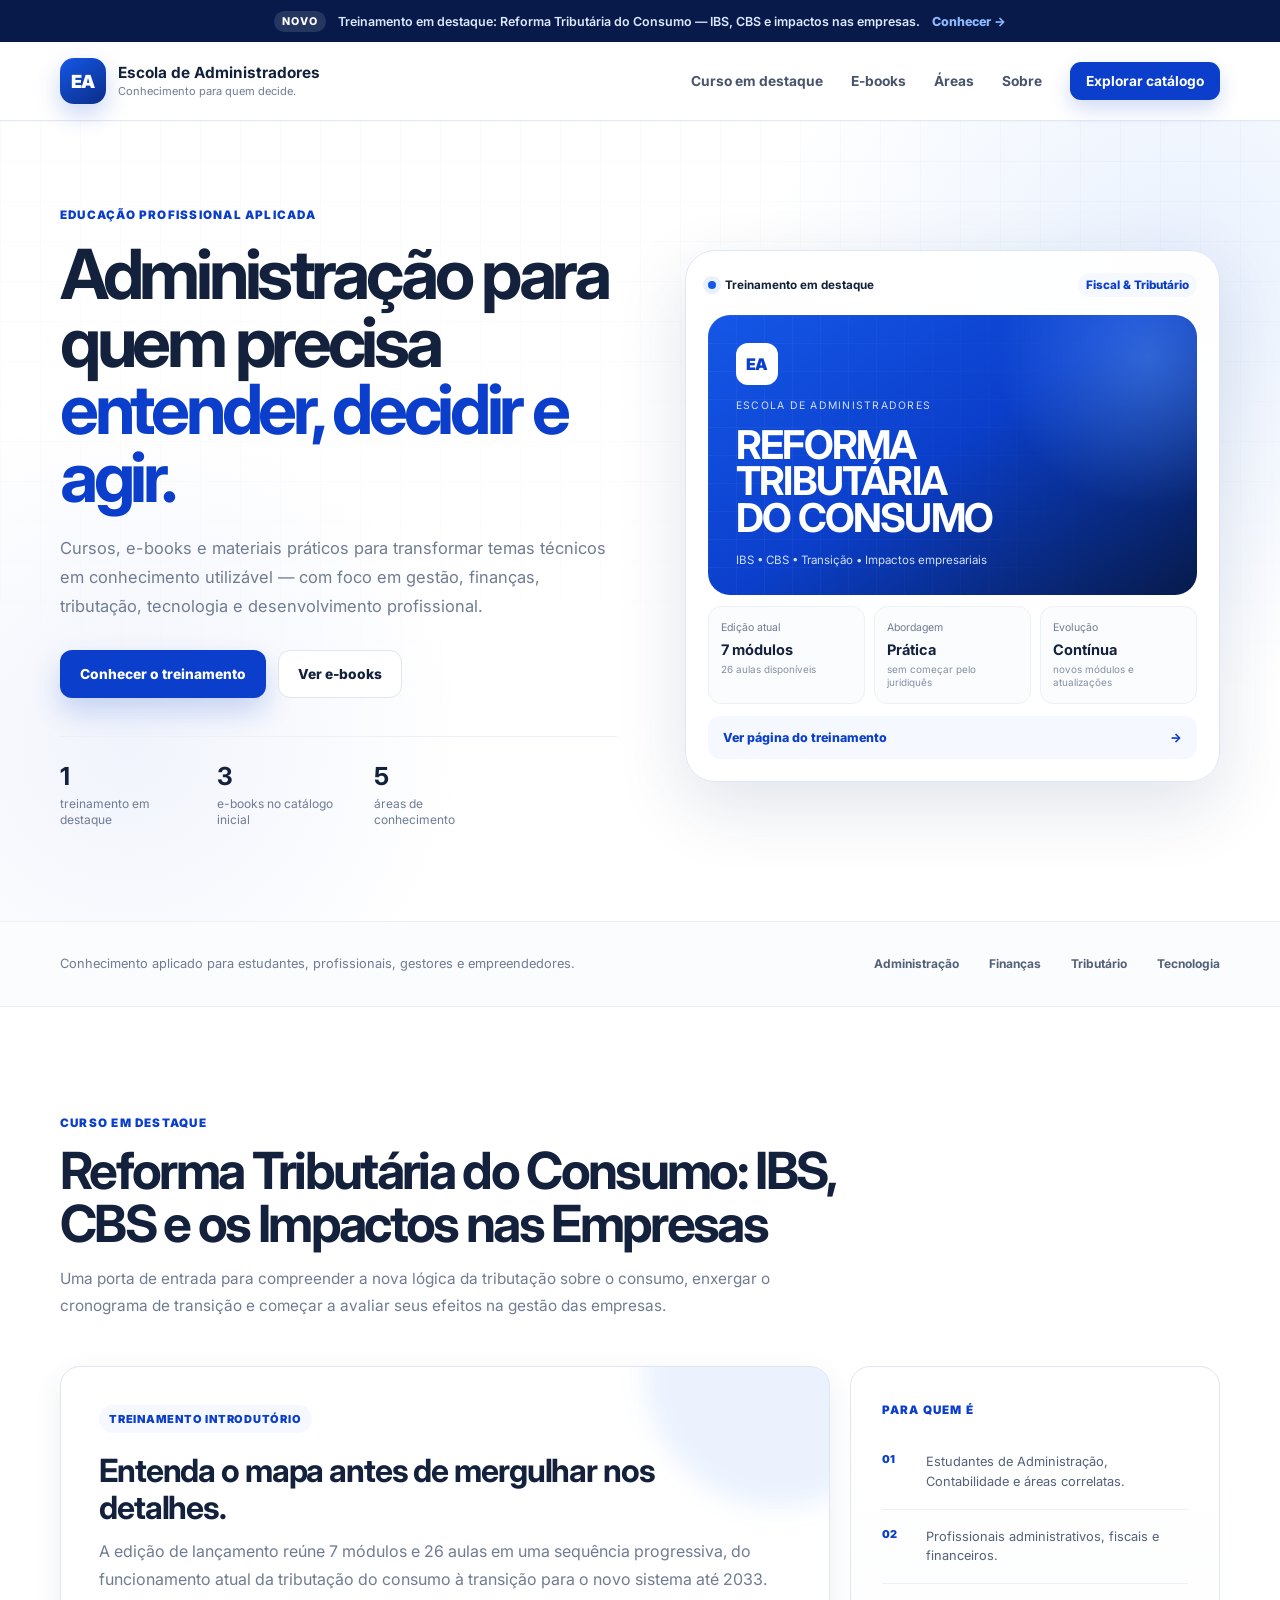
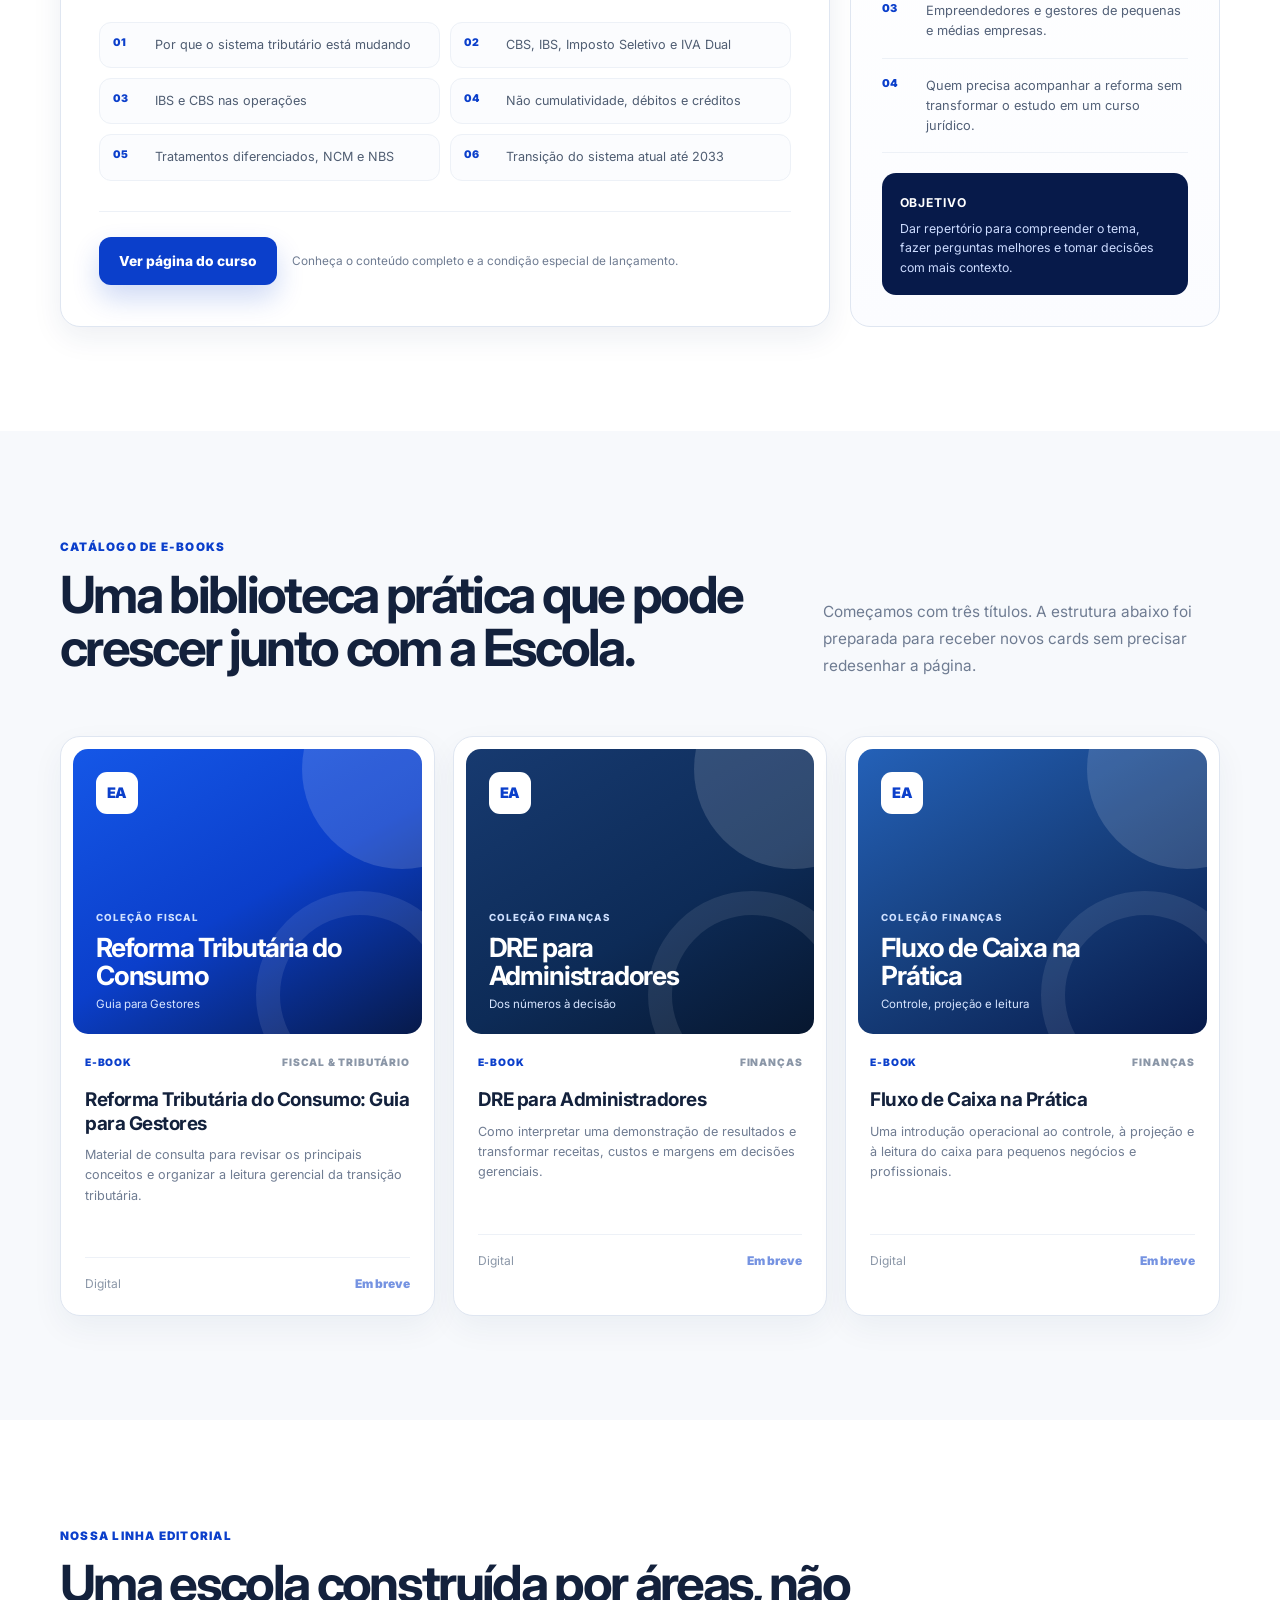
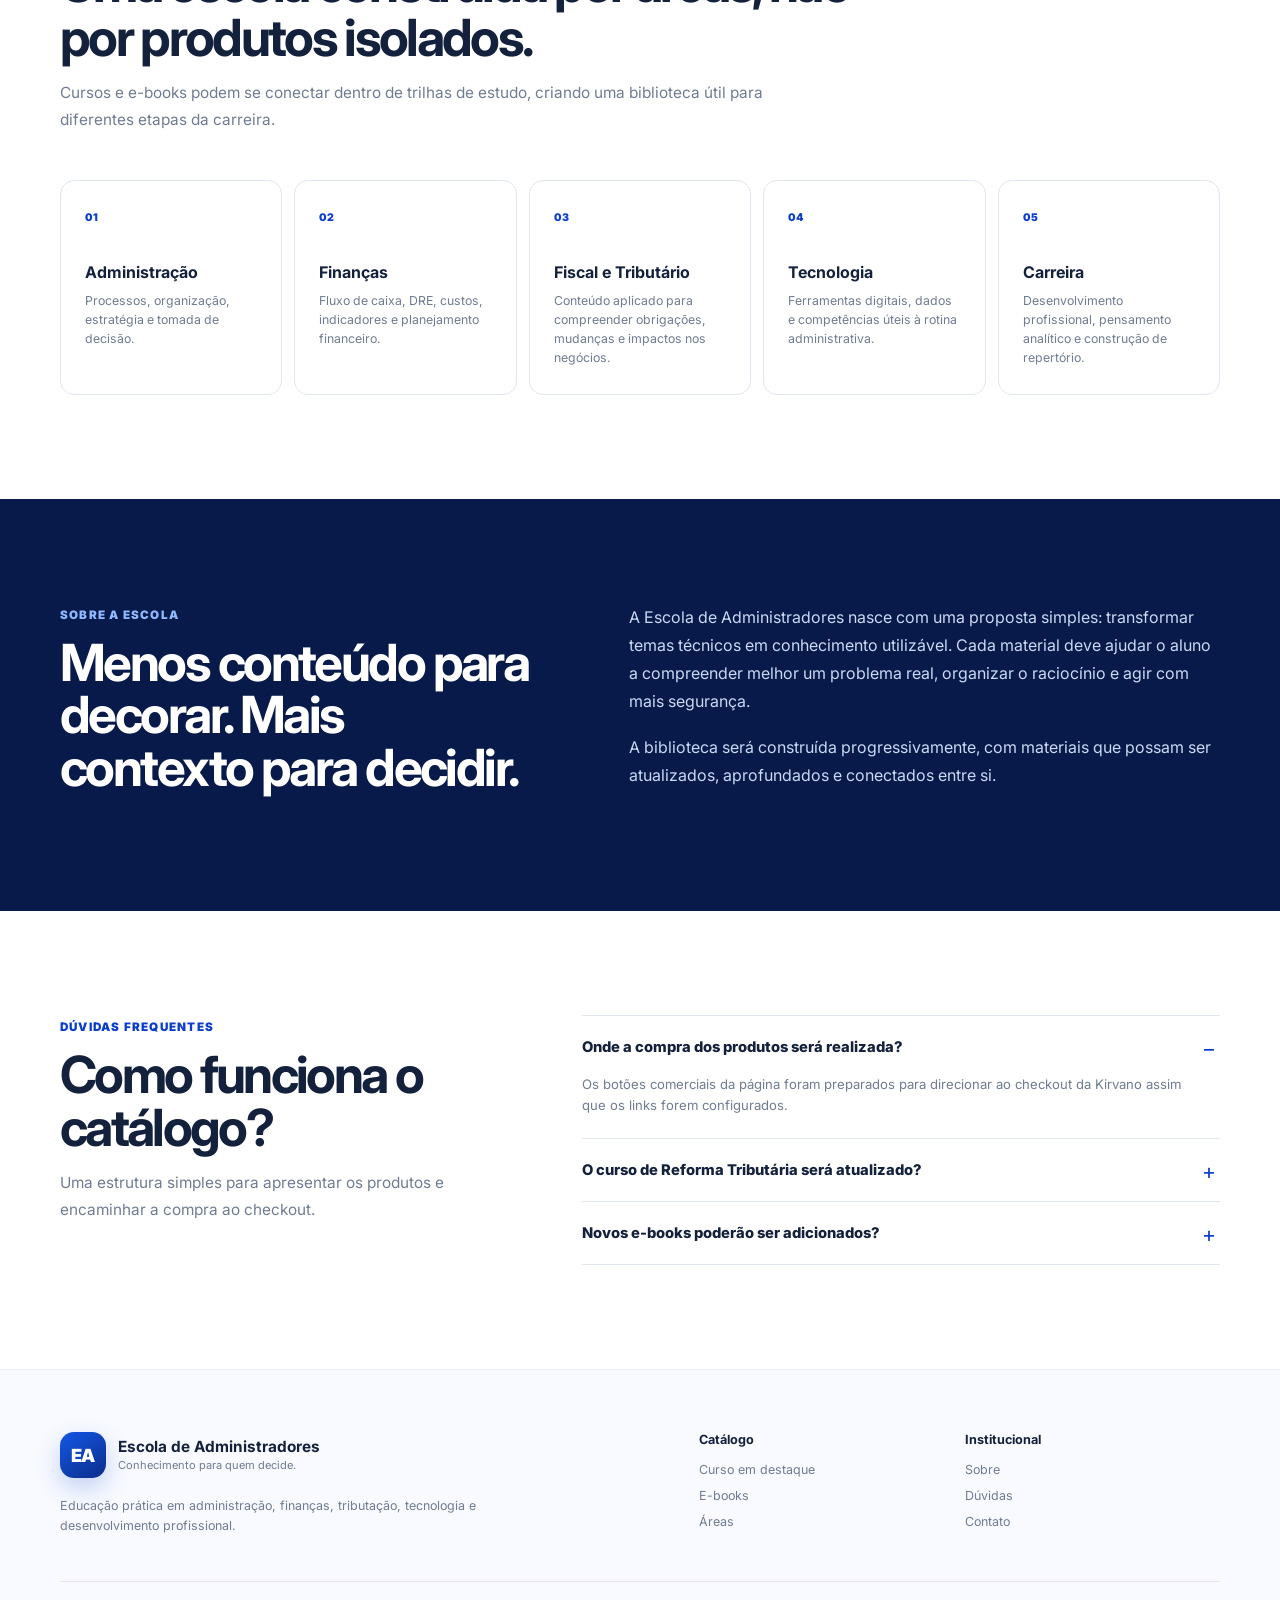
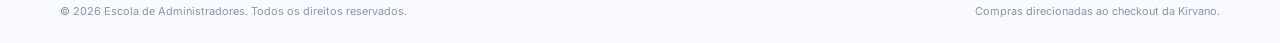
==== commit a7e1e4d3: "feat: adiciona página de vendas do curso de Reforma Tributária Cria a rota /reforma-tributaria, atua" ====
--- a/index.html
+++ b/index.html
@@ -28,7 +28,7 @@
     <div class="top-bar">
       <span>NOVO</span>
       <strong>Treinamento em destaque: Reforma Tributária do Consumo — IBS, CBS e impactos nas empresas.</strong>
-      <a href="#curso">Conhecer →</a>
+      <a href="reforma-tributaria/">Conhecer →</a>
     </div>
 
     <header class="site-header" id="topo">
@@ -69,7 +69,7 @@
             </p>
 
             <div class="hero-actions">
-              <a href="#curso" class="btn btn-primary">Conhecer o treinamento</a>
+              <a href="reforma-tributaria/" class="btn btn-primary">Conhecer o treinamento</a>
               <a href="#ebooks" class="btn btn-secondary">Ver e-books</a>
             </div>
 
@@ -89,7 +89,7 @@
             </div>
           </div>
 
-          <aside class="course-preview reveal" aria-label="Treinamento em destaque sobre Reforma Tributária">
+          <a href="reforma-tributaria/" class="course-preview reveal course-card-link" aria-label="Conhecer o Curso Reforma Tributária do Consumo">
             <div class="preview-topline">
               <span class="status-dot"></span>
               <strong>Treinamento em destaque</strong>
@@ -105,9 +105,9 @@
 
             <div class="preview-metrics">
               <article>
-                <span>Formato inicial</span>
-                <strong>1–2 horas</strong>
-                <small>conteúdo objetivo</small>
+                <span>Edição atual</span>
+                <strong>7 módulos</strong>
+                <small>26 aulas disponíveis</small>
               </article>
               <article>
                 <span>Abordagem</span>
@@ -121,8 +121,8 @@
               </article>
             </div>
 
-            <a href="#curso" class="preview-link">Ver detalhes do treinamento <span>→</span></a>
-          </aside>
+            <span class="preview-link">Ver página do treinamento <span>→</span></span>
+          </a>
         </div>
       </section>
 
@@ -148,34 +148,28 @@
           </div>
 
           <div class="featured-course-grid">
-            <article class="featured-course reveal">
+            <a href="reforma-tributaria/" class="featured-course reveal featured-course-link" aria-label="Ver página de vendas do Curso Reforma Tributária do Consumo">
               <div class="course-badge">Treinamento introdutório</div>
               <h3>Entenda o mapa antes de mergulhar nos detalhes.</h3>
               <p>
-                A versão inicial foi pensada como um treinamento compacto, de aproximadamente 1 a 2 horas,
-                que poderá crescer com novos módulos, exemplos e atualizações conforme a reforma avança.
+                A edição de lançamento reúne 7 módulos e 26 aulas em uma sequência progressiva,
+                do funcionamento atual da tributação do consumo à transição para o novo sistema até 2033.
               </p>
 
               <div class="course-topics">
                 <div><span>01</span><p>Por que o sistema tributário está mudando</p></div>
-                <div><span>02</span><p>IBS, CBS e Imposto Seletivo em linguagem clara</p></div>
-                <div><span>03</span><p>Lógica do IVA, créditos e tributação no destino</p></div>
-                <div><span>04</span><p>Cronograma de transição e impactos empresariais</p></div>
-                <div><span>05</span><p>Simples Nacional e preparação gerencial</p></div>
+                <div><span>02</span><p>CBS, IBS, Imposto Seletivo e IVA Dual</p></div>
+                <div><span>03</span><p>IBS e CBS nas operações</p></div>
+                <div><span>04</span><p>Não cumulatividade, débitos e créditos</p></div>
+                <div><span>05</span><p>Tratamentos diferenciados, NCM e NBS</p></div>
+                <div><span>06</span><p>Transição do sistema atual até 2033</p></div>
               </div>
 
               <div class="course-actions">
-                <a
-                  href="#"
-                  class="btn btn-primary checkout-link"
-                  data-checkout="curso-reforma"
-                  data-ready-label="Acessar treinamento"
-                  data-pending-label="Checkout em breve"
-                  aria-disabled="true"
-                >Checkout em breve</a>
-                <small>O link será direcionado ao checkout oficial na Kirvano.</small>
-              </div>
-            </article>
+                <span class="btn btn-primary">Ver página do curso</span>
+                <small>Conheça o conteúdo completo e a condição especial de lançamento.</small>
+              </div>
+            </a>
 
             <aside class="audience-card reveal">
               <span class="eyebrow">Para quem é</span>
@@ -340,7 +334,7 @@
             </details>
             <details>
               <summary>O curso de Reforma Tributária será atualizado?</summary>
-              <p>A proposta é começar com uma versão introdutória e ampliar o conteúdo progressivamente com novos módulos, exemplos e atualizações.</p>
+              <p>A edição atual possui 7 módulos e 26 aulas. O treinamento poderá receber revisões, novos conteúdos e atualizações conforme a implementação da reforma avance.</p>
             </details>
             <details>
               <summary>Novos e-books poderão ser adicionados?</summary>
--- a/assets/css/styles.css
+++ b/assets/css/styles.css
@@ -215,6 +215,11 @@
 .preview-metrics small { color: #8390a3; font-size: .62rem; line-height: 1.3; }
 .preview-link { display: flex; justify-content: space-between; align-items: center; margin-top: 12px; padding: 14px 15px; border-radius: 12px; background: var(--blue-50); color: var(--blue-800); font-size: .78rem; font-weight: 800; }
 .preview-link:hover { background: var(--blue-100); }
+.course-card-link, .featured-course-link { display: block; }
+.course-card-link:focus-visible, .featured-course-link:focus-visible { outline: 3px solid rgba(36,116,242,.34); outline-offset: 4px; }
+.course-card-link:hover { transform: translateY(-3px); border-color: #c5d3e8; }
+.featured-course-link:hover { transform: translateY(-3px); border-color: #c5d3e8; box-shadow: var(--shadow); }
+.course-card-link, .featured-course-link { transition: transform .2s ease, border-color .2s ease, box-shadow .2s ease; }
 
 .trust-strip { border-block: 1px solid var(--soft-line); background: #fbfcfe; }
 .trust-grid { min-height: 84px; display: grid; grid-template-columns: minmax(290px, 1.4fr) repeat(4, auto); gap: 30px; align-items: center; }
@@ -390,3 +395,200 @@
   *, *::before, *::after { animation-duration: .01ms !important; animation-iteration-count: 1 !important; transition-duration: .01ms !important; }
   .reveal { opacity: 1; transform: none; }
 }
+
+/* =========================================================
+   PÁGINA DE VENDAS — REFORMA TRIBUTÁRIA DO CONSUMO
+   ========================================================= */
+.sales-page { background: var(--white); }
+.sales-navbar { min-height: 72px; }
+.sales-nav-actions { display: flex; align-items: center; gap: 22px; }
+.sales-nav-link { color: #536178; font-size: .82rem; font-weight: 800; }
+.sales-nav-link:hover { color: var(--blue-800); }
+.sales-top-bar strong { font-weight: 700; }
+
+.sales-hero {
+  position: relative;
+  overflow: hidden;
+  padding-top: 82px;
+  padding-bottom: 88px;
+  background:
+    radial-gradient(circle at 88% 18%, rgba(36,116,242,.14), transparent 28%),
+    radial-gradient(circle at 12% 88%, rgba(11,63,203,.06), transparent 28%),
+    var(--white);
+}
+.sales-hero::before {
+  content: "";
+  position: absolute;
+  inset: 0;
+  pointer-events: none;
+  background-image: linear-gradient(rgba(10,45,136,.025) 1px, transparent 1px), linear-gradient(90deg, rgba(10,45,136,.025) 1px, transparent 1px);
+  background-size: 40px 40px;
+  mask-image: linear-gradient(to bottom, black, transparent 82%);
+}
+.sales-hero-grid { position: relative; display: grid; grid-template-columns: 1.08fr .92fr; gap: 70px; align-items: center; }
+.sales-hero-copy { max-width: 670px; }
+.sales-hero h1 { margin: 18px 0 22px; color: var(--ink); font-size: clamp(3rem, 5.25vw, 5.05rem); line-height: .98; letter-spacing: -.062em; }
+.sales-hero h1 em { color: var(--blue-800); font-style: normal; }
+.sales-lead { margin: 0; max-width: 650px; color: var(--muted); font-size: 1.04rem; line-height: 1.75; }
+.sales-badges { display: flex; flex-wrap: wrap; gap: 8px; margin-top: 25px; }
+.sales-badges span { padding: 8px 10px; border: 1px solid #d9e4f4; border-radius: 999px; background: rgba(255,255,255,.84); color: #536178; font-size: .7rem; font-weight: 800; }
+.sales-price-inline { display: flex; align-items: end; gap: 29px; margin-top: 30px; padding-top: 25px; border-top: 1px solid var(--soft-line); }
+.sales-price-inline div { display: flex; flex-direction: column; gap: 4px; }
+.sales-price-inline small { color: var(--muted); font-size: .67rem; font-weight: 700; }
+.sales-price-inline del { color: #8a96a7; font-size: 1.05rem; font-weight: 700; }
+.sales-price-inline strong { color: var(--blue-800); font-size: 2rem; line-height: 1; letter-spacing: -.04em; }
+.sales-hero-actions { margin-top: 22px; }
+.sales-microcopy { display: block; margin-top: 13px; color: #8b96a7; font-size: .68rem; line-height: 1.45; }
+
+.sales-product-card { border: 1px solid var(--line); border-radius: 28px; background: rgba(255,255,255,.96); box-shadow: var(--shadow); padding: 18px; }
+.sales-course-cover { min-height: 360px; padding: 30px; border-radius: 21px; position: relative; overflow: hidden; color: var(--white); background: radial-gradient(circle at 90% 15%, rgba(95,157,255,.44), transparent 30%), linear-gradient(145deg, #1557e7 0%, #0b3fcb 48%, #071a4a 100%); }
+.sales-course-cover::after { content: ""; position: absolute; inset: 0; background-image: linear-gradient(rgba(255,255,255,.055) 1px, transparent 1px), linear-gradient(90deg, rgba(255,255,255,.055) 1px, transparent 1px); background-size: 28px 28px; mask-image: linear-gradient(to right, rgba(0,0,0,.8), transparent 88%); }
+.sales-course-cover > * { position: relative; z-index: 2; }
+.sales-course-cover > span { display: block; margin-top: 15px; font-size: .65rem; opacity: .82; text-transform: uppercase; letter-spacing: .12em; }
+.sales-course-cover > strong { display: block; margin-top: 47px; font-size: clamp(2.5rem, 4vw, 3.55rem); line-height: .91; letter-spacing: -.05em; }
+.sales-course-cover > small { display: block; margin-top: 19px; color: #cfe0ff; font-size: .72rem; }
+.sales-product-meta { display: grid; grid-template-columns: repeat(3, 1fr); gap: 8px; margin-top: 10px; }
+.sales-product-meta div { padding: 14px 12px; border: 1px solid var(--soft-line); border-radius: 12px; background: #fbfcfe; }
+.sales-product-meta strong, .sales-product-meta span { display: block; }
+.sales-product-meta strong { color: var(--ink); font-size: 1rem; }
+.sales-product-meta span { margin-top: 4px; color: var(--muted); font-size: .62rem; }
+.sales-product-note { display: grid; grid-template-columns: 12px 1fr; gap: 11px; align-items: start; margin-top: 10px; padding: 14px; border-radius: 12px; background: var(--blue-50); }
+.sales-product-note .status-dot { margin-top: 5px; }
+.sales-product-note p { margin: 0; color: #57657a; font-size: .7rem; line-height: 1.5; }
+.sales-product-note strong { color: var(--ink); }
+
+.sales-proof-strip { border-block: 1px solid var(--soft-line); background: #fbfcfe; }
+.sales-proof-grid { min-height: 82px; display: grid; grid-template-columns: minmax(320px, 1.5fr) repeat(4, auto); gap: 28px; align-items: center; }
+.sales-proof-grid span { color: var(--muted); font-size: .79rem; line-height: 1.5; }
+.sales-proof-grid strong { color: #536178; font-size: .74rem; }
+
+.sales-two-col { display: grid; grid-template-columns: .88fr 1.12fr; gap: 82px; align-items: start; }
+.sales-problem-copy > p { margin: 0 0 18px; color: var(--muted); font-size: .93rem; line-height: 1.8; }
+.sales-callout { margin-top: 29px; padding: 24px 25px; border: 1px solid #cddcf5; border-radius: 17px; background: var(--blue-50); }
+.sales-callout strong, .sales-callout span { display: block; }
+.sales-callout strong { color: var(--blue-950); font-size: 1.12rem; }
+.sales-callout span { margin-top: 7px; color: #60708b; font-size: .78rem; line-height: 1.55; }
+
+.sales-journey-grid { display: grid; grid-template-columns: repeat(3, 1fr); gap: 13px; }
+.sales-journey-card { min-height: 225px; padding: 25px; border: 1px solid var(--line); border-radius: var(--radius-sm); background: var(--white); box-shadow: 0 9px 25px rgba(25,51,98,.045); }
+.sales-journey-card > span { color: var(--blue-800); font-size: .66rem; font-weight: 900; }
+.sales-journey-card h3 { margin: 28px 0 10px; color: var(--ink); font-size: 1.05rem; line-height: 1.3; }
+.sales-journey-card p { margin: 0; color: var(--muted); font-size: .78rem; line-height: 1.6; }
+
+.sales-curriculum { border-top: 1px solid var(--line); }
+.sales-curriculum details { border-bottom: 1px solid var(--line); }
+.sales-curriculum summary { display: grid; grid-template-columns: 48px 1fr 32px; gap: 15px; align-items: center; padding: 22px 4px; list-style: none; cursor: pointer; }
+.sales-curriculum summary::-webkit-details-marker { display: none; }
+.module-number { width: 42px; height: 42px; display: grid; place-items: center; border-radius: 12px; background: var(--blue-50); color: var(--blue-800); font-size: .68rem; font-weight: 900; }
+.sales-curriculum summary strong, .sales-curriculum summary small { display: block; }
+.sales-curriculum summary strong { color: var(--ink); font-size: .98rem; }
+.sales-curriculum summary small { margin-top: 5px; color: var(--muted); font-size: .7rem; }
+.module-toggle { justify-self: end; color: var(--blue-800); font-size: 1.3rem; font-weight: 400; }
+.sales-curriculum details[open] .module-toggle { font-size: 0; }
+.sales-curriculum details[open] .module-toggle::after { content: "−"; font-size: 1.3rem; }
+.module-lessons { padding: 0 0 20px 63px; }
+.module-lessons p { display: grid; grid-template-columns: 72px 1fr; gap: 13px; margin: 0; padding: 10px 13px; border-top: 1px solid var(--soft-line); color: #536178; font-size: .78rem; line-height: 1.45; }
+.module-lessons p:first-child { border-top: none; }
+.module-lessons span { color: var(--blue-800); font-size: .65rem; font-weight: 900; }
+
+.sales-method-grid h2 { margin: 14px 0 0; max-width: 560px; color: var(--white); font-size: clamp(2.3rem, 4vw, 4rem); line-height: 1.04; letter-spacing: -.05em; }
+.sales-method-list { display: flex; flex-direction: column; }
+.sales-method-list article { display: grid; grid-template-columns: 44px 1fr; gap: 16px; padding: 22px 0; border-bottom: 1px solid rgba(255,255,255,.12); }
+.sales-method-list article:first-child { padding-top: 0; }
+.sales-method-list article > span { color: #8fb8ff; font-size: .68rem; font-weight: 900; }
+.sales-method-list strong { color: var(--white); font-size: .94rem; }
+.sales-method-list p { margin: 7px 0 0; color: #cbd9f3; font-size: .78rem; line-height: 1.6; }
+
+.sales-audience-grid { display: grid; grid-template-columns: repeat(4, 1fr); gap: 13px; }
+.sales-audience-card { min-height: 240px; padding: 25px; border: 1px solid var(--line); border-radius: var(--radius-sm); background: var(--white); }
+.sales-audience-card > span { color: var(--blue-800); font-size: .66rem; font-weight: 900; }
+.sales-audience-card h3 { margin: 33px 0 10px; color: var(--ink); font-size: 1rem; }
+.sales-audience-card p { margin: 0; color: var(--muted); font-size: .77rem; line-height: 1.6; }
+.sales-audience-muted { background: #fbfcfe; border-style: dashed; }
+
+.sales-evolution-card { display: grid; grid-template-columns: 1.25fr .75fr; gap: 60px; align-items: center; padding: 44px; border: 1px solid #cedcf1; border-radius: 24px; background: linear-gradient(145deg, #fff, #f5f8ff); box-shadow: var(--shadow-sm); }
+.sales-evolution-card h2 { margin: 13px 0 15px; color: var(--ink); font-size: clamp(2.1rem, 3.6vw, 3.55rem); line-height: 1.05; letter-spacing: -.045em; }
+.sales-evolution-card p { margin: 0; color: var(--muted); font-size: .88rem; line-height: 1.75; }
+.sales-version-box { padding: 26px; border-radius: 18px; background: var(--blue-950); color: var(--white); }
+.sales-version-box small, .sales-version-box strong, .sales-version-box span { display: block; }
+.sales-version-box small { color: #8fb8ff; font-size: .63rem; font-weight: 900; letter-spacing: .1em; }
+.sales-version-box strong { margin-top: 12px; font-size: 1.5rem; letter-spacing: -.035em; }
+.sales-version-box strong + strong { margin-top: 4px; }
+.sales-version-box span { margin-top: 17px; color: #cbd9f3; font-size: .72rem; line-height: 1.55; }
+
+.sales-offer-section { background: linear-gradient(145deg, var(--blue-950), #0a2d88 60%, #0b3fcb); }
+.sales-offer-card { display: grid; grid-template-columns: 1.15fr .65fr; gap: 70px; align-items: center; }
+.sales-offer-copy h2 { margin: 14px 0 15px; max-width: 700px; color: var(--white); font-size: clamp(2.45rem, 4.6vw, 4.5rem); line-height: 1.01; letter-spacing: -.055em; }
+.sales-offer-copy > p { margin: 0; max-width: 650px; color: #cfddf7; font-size: .92rem; line-height: 1.7; }
+.sales-offer-list { display: grid; grid-template-columns: repeat(2, minmax(0,1fr)); gap: 9px 18px; margin: 30px 0 0; padding: 0; list-style: none; }
+.sales-offer-list li { position: relative; padding-left: 22px; color: #e4edff; font-size: .78rem; line-height: 1.5; }
+.sales-offer-list li::before { content: "✓"; position: absolute; left: 0; color: #8fb8ff; font-weight: 900; }
+.sales-checkout-box { padding: 30px; border-radius: 22px; background: var(--white); box-shadow: 0 28px 70px rgba(1,14,51,.22); }
+.sales-launch-pill { display: inline-flex; padding: 6px 9px; border-radius: 999px; background: var(--blue-50); color: var(--blue-800); font-size: .62rem; font-weight: 900; letter-spacing: .09em; }
+.sales-checkout-box > small, .sales-checkout-box > del, .sales-price, .sales-price-note { display: block; }
+.sales-checkout-box > small:not(.sales-secure-note) { margin-top: 23px; color: var(--muted); font-size: .68rem; }
+.sales-checkout-box > del { margin-top: 3px; color: #8a96a7; font-size: 1.05rem; font-weight: 700; }
+.sales-price { margin-top: 11px; color: var(--blue-950); font-size: 3.3rem; line-height: .95; letter-spacing: -.06em; }
+.sales-price-note { margin-top: 8px; color: var(--muted); font-size: .7rem; }
+.sales-checkout-button { width: 100%; margin-top: 23px; min-height: 52px; background: var(--blue-800); color: var(--white); box-shadow: 0 13px 28px rgba(11,63,203,.2); }
+.sales-checkout-button:hover { background: var(--blue-900); }
+.sales-checkout-button[aria-disabled="true"] { opacity: .55; pointer-events: none; box-shadow: none; }
+.sales-secure-note { margin-top: 12px !important; color: #8a96a7 !important; font-size: .64rem !important; line-height: 1.45; text-align: center; }
+
+.sales-final-cta { padding: 48px 0; background: var(--blue-950); border-top: 1px solid rgba(255,255,255,.1); }
+.sales-final-inner { display: flex; align-items: center; justify-content: space-between; gap: 40px; }
+.sales-final-inner h2 { margin: 10px 0 0; color: var(--white); font-size: clamp(1.9rem, 3vw, 3rem); letter-spacing: -.045em; }
+.sales-light-button { background: var(--white); color: var(--blue-950); white-space: nowrap; }
+.sales-light-button:hover { background: #e9f1ff; }
+
+.sales-mobile-cta { display: none; }
+
+@media (max-width: 980px) {
+  .sales-hero-grid { grid-template-columns: 1fr; gap: 45px; }
+  .sales-product-card { max-width: 720px; }
+  .sales-proof-grid { grid-template-columns: repeat(4, 1fr); padding-block: 20px; gap: 20px; }
+  .sales-proof-grid span { grid-column: 1 / -1; }
+  .sales-two-col { grid-template-columns: 1fr; gap: 30px; }
+  .sales-journey-grid { grid-template-columns: repeat(2, 1fr); }
+  .sales-audience-grid { grid-template-columns: repeat(2, 1fr); }
+  .sales-evolution-card { grid-template-columns: 1fr; gap: 28px; }
+  .sales-offer-card { grid-template-columns: 1fr; gap: 45px; }
+  .sales-checkout-box { max-width: 520px; }
+}
+
+@media (max-width: 680px) {
+  .sales-page { padding-bottom: 68px; }
+  .sales-navbar { min-height: 66px; }
+  .sales-navbar .brand-copy strong { max-width: 155px; }
+  .sales-nav-link { display: none; }
+  .sales-nav-actions { gap: 8px; }
+  .sales-nav-actions .nav-cta { padding: 10px 12px; font-size: .73rem; }
+  .sales-hero { padding-top: 54px; padding-bottom: 66px; }
+  .sales-hero h1 { font-size: clamp(2.55rem, 13vw, 3.7rem); }
+  .sales-lead { font-size: .93rem; }
+  .sales-price-inline { gap: 21px; }
+  .sales-price-inline strong { font-size: 1.75rem; }
+  .sales-hero-actions .btn { width: 100%; }
+  .sales-course-cover { min-height: 310px; padding: 23px; }
+  .sales-course-cover > strong { margin-top: 38px; font-size: 2.55rem; }
+  .sales-product-meta { grid-template-columns: 1fr; }
+  .sales-proof-grid { grid-template-columns: repeat(2, 1fr); }
+  .sales-journey-grid, .sales-audience-grid { grid-template-columns: 1fr; }
+  .sales-journey-card, .sales-audience-card { min-height: auto; }
+  .sales-curriculum summary { grid-template-columns: 42px 1fr 20px; gap: 10px; padding: 18px 0; }
+  .module-number { width: 38px; height: 38px; }
+  .sales-curriculum summary strong { font-size: .86rem; line-height: 1.35; }
+  .module-lessons { padding-left: 0; }
+  .module-lessons p { grid-template-columns: 62px 1fr; padding-inline: 7px; }
+  .sales-evolution-card { padding: 25px; }
+  .sales-offer-list { grid-template-columns: 1fr; }
+  .sales-checkout-box { padding: 24px; }
+  .sales-price { font-size: 3rem; }
+  .sales-final-inner { flex-direction: column; align-items: flex-start; }
+  .sales-final-inner .btn { width: 100%; }
+  .sales-mobile-cta { position: fixed; z-index: 70; left: 0; right: 0; bottom: 0; min-height: 66px; display: flex; align-items: center; justify-content: space-between; gap: 13px; padding: 9px 12px; border-top: 1px solid #d6e0ef; background: rgba(255,255,255,.96); backdrop-filter: blur(16px); box-shadow: 0 -12px 30px rgba(17,48,103,.1); }
+  .sales-mobile-cta div { display: flex; flex-direction: column; }
+  .sales-mobile-cta del { color: #8a96a7; font-size: .65rem; }
+  .sales-mobile-cta strong { color: var(--blue-950); font-size: 1.2rem; }
+  .sales-mobile-cta a { padding: 11px 15px; border-radius: 11px; background: var(--blue-800); color: var(--white); font-size: .76rem; font-weight: 900; }
+}
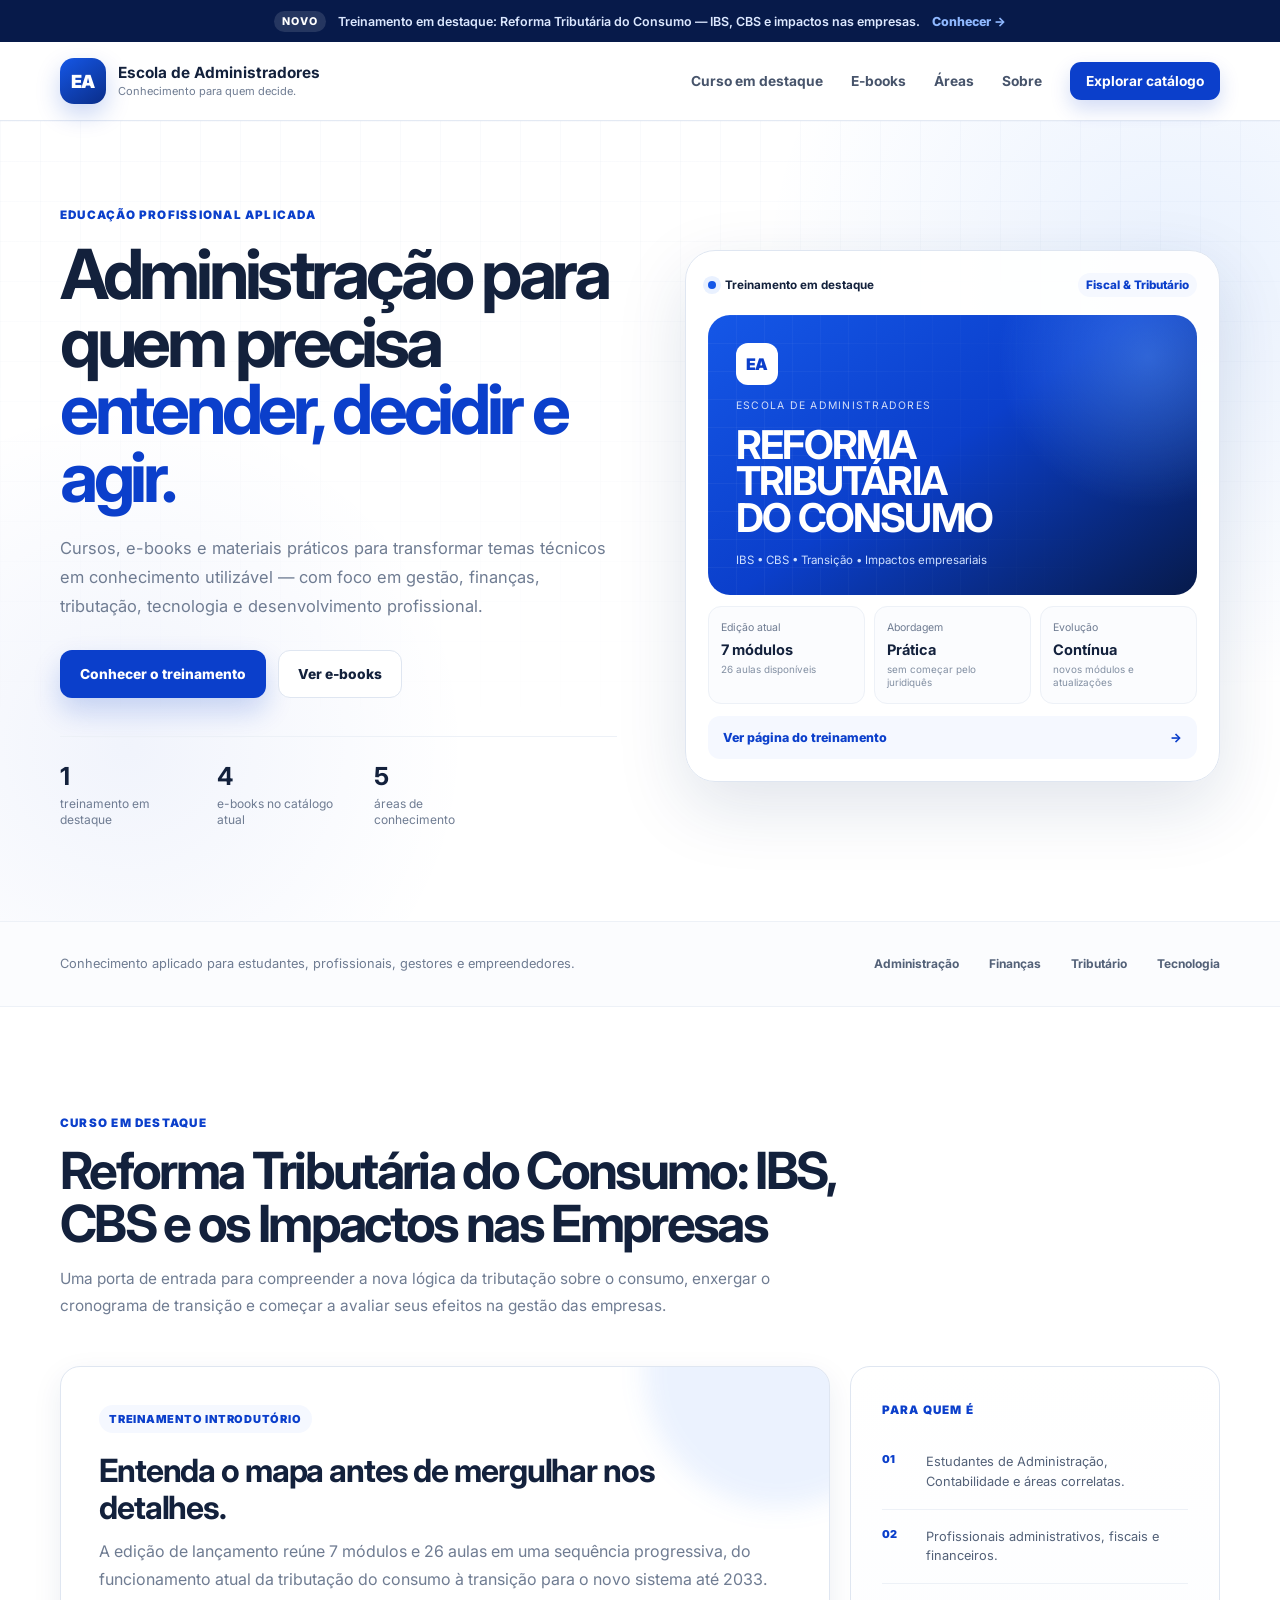
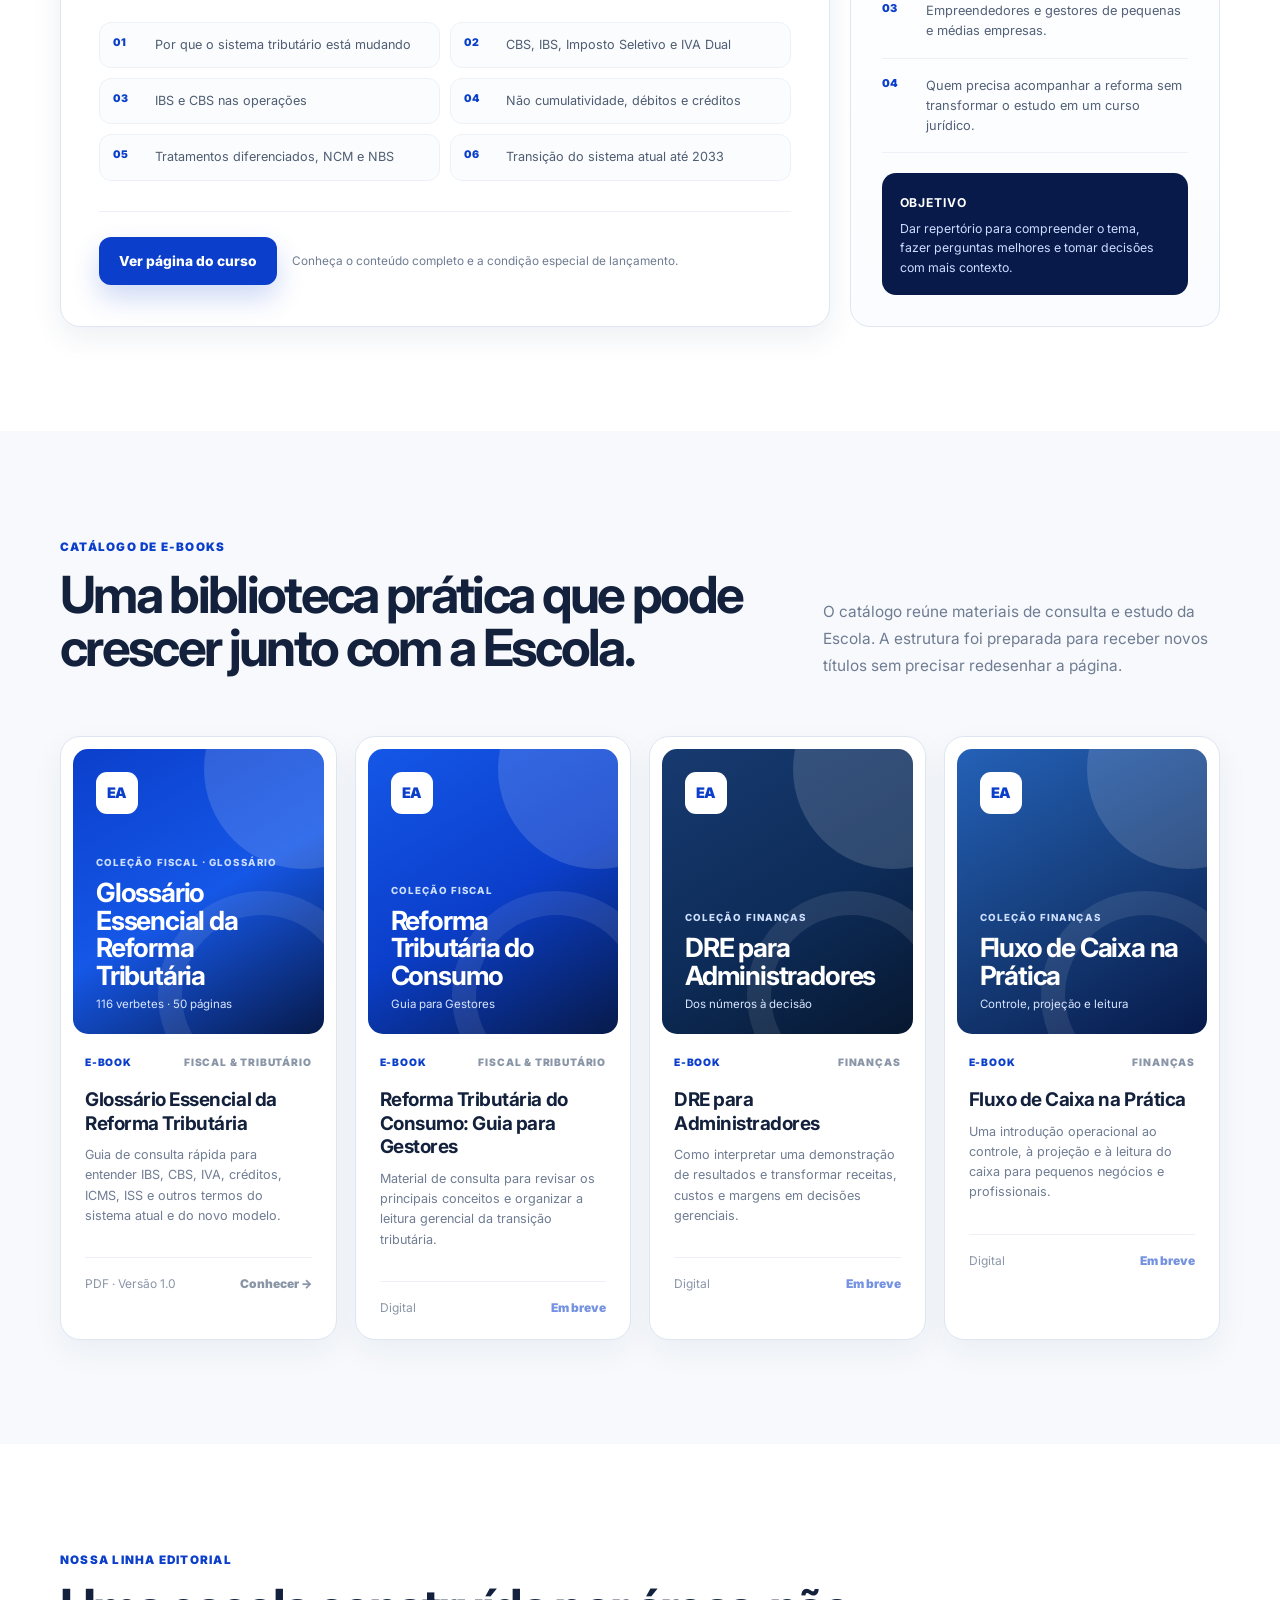
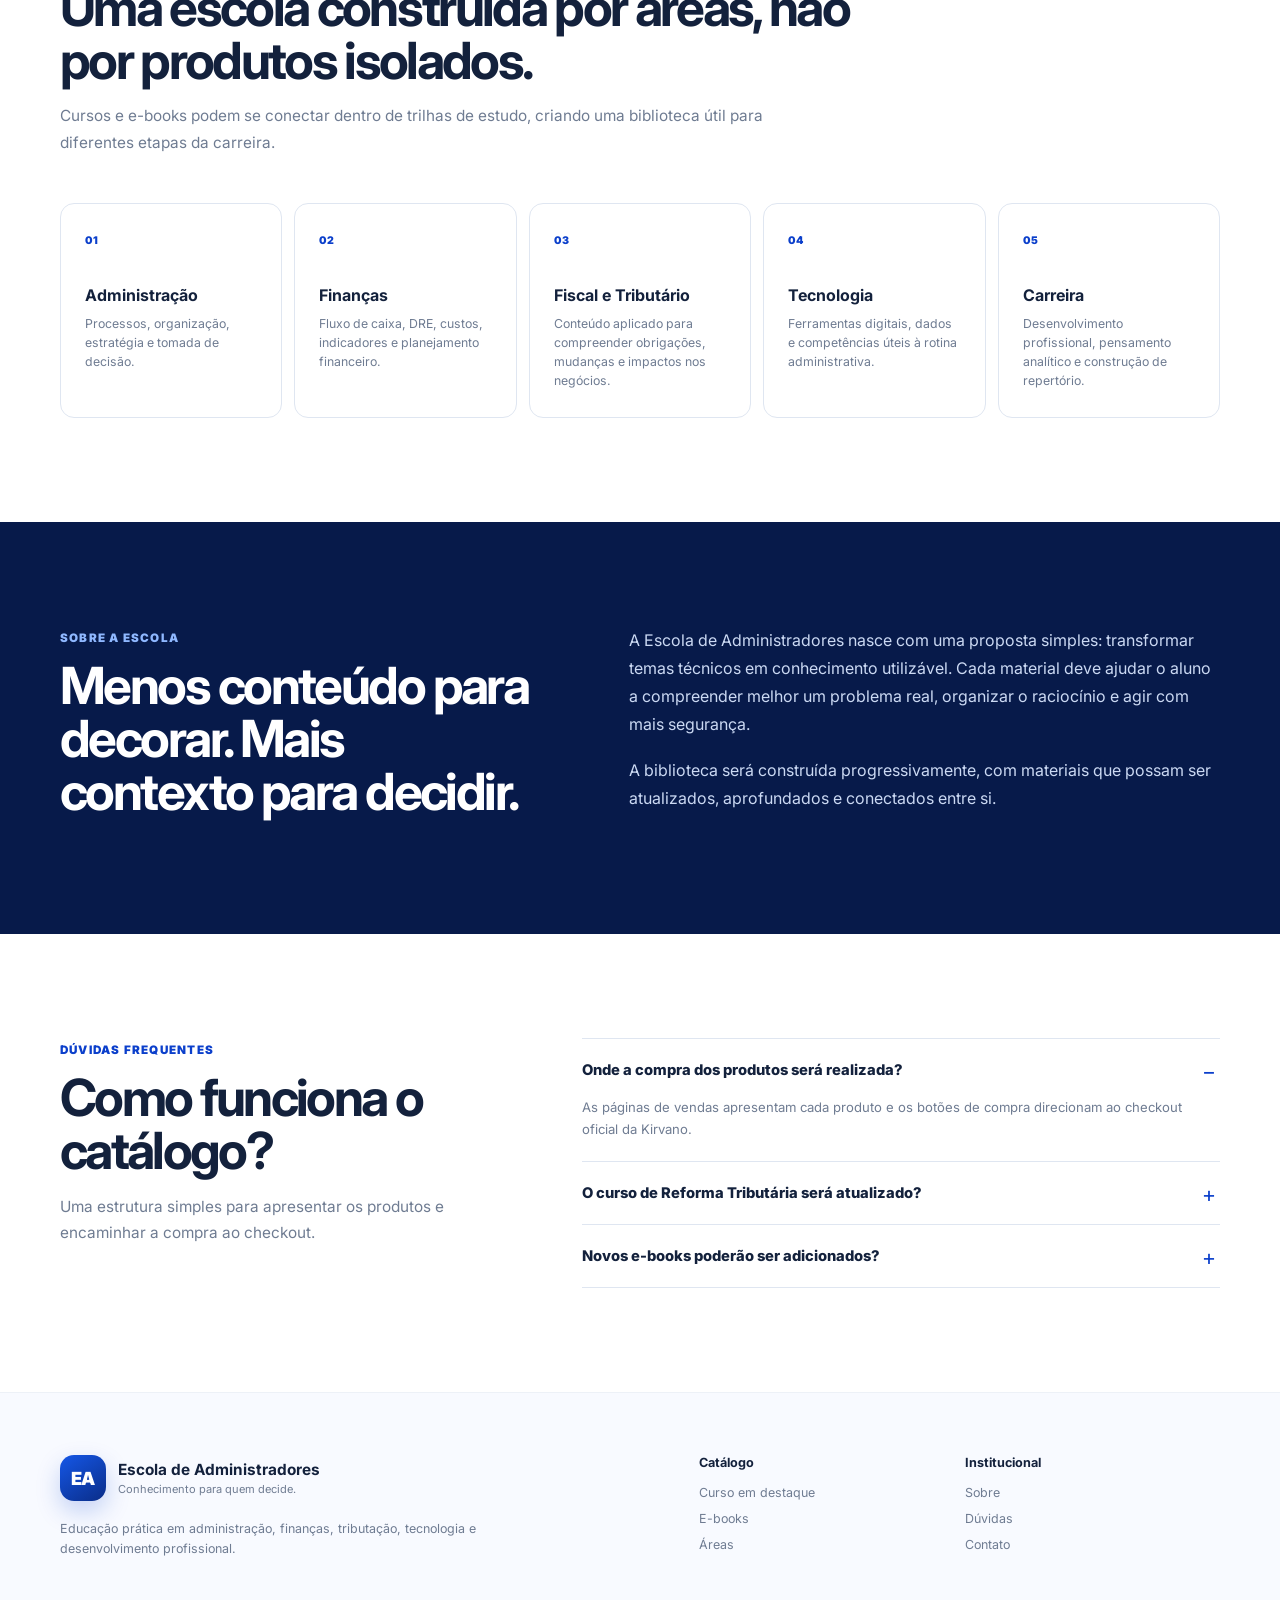
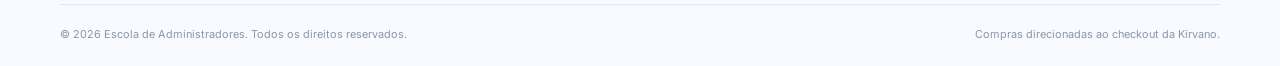
==== commit 93a432d2: "feat: adiciona página de vendas do glossário e integra checkouts" ====
--- a/index.html
+++ b/index.html
@@ -79,8 +79,8 @@
                 <span>treinamento em destaque</span>
               </div>
               <div>
-                <strong>3</strong>
-                <span>e-books no catálogo inicial</span>
+                <strong>4</strong>
+                <span>e-books no catálogo atual</span>
               </div>
               <div>
                 <strong>5</strong>
@@ -196,13 +196,30 @@
               <h2>Uma biblioteca prática que pode crescer junto com a Escola.</h2>
             </div>
             <p>
-              Começamos com três títulos. A estrutura abaixo foi preparada para receber novos cards sem
-              precisar redesenhar a página.
-            </p>
-          </div>
-
-          <!-- Para adicionar um novo e-book, duplique um <article class="ebook-card"> e crie uma nova chave no assets/js/store.js. -->
+              O catálogo reúne materiais de consulta e estudo da Escola. A estrutura foi preparada para receber novos títulos sem precisar redesenhar a página.
+            </p>
+          </div>
+
+          <!-- Para adicionar um novo e-book, duplique um card e crie a rota comercial ou uma nova chave no assets/js/store.js. -->
           <div class="ebook-grid">
+            <a href="glossario-reforma/" class="ebook-card reveal ebook-card-link" aria-label="Conhecer o Glossário Essencial da Reforma Tributária">
+              <div class="ebook-cover cover-gloss">
+                <span class="cover-brand">EA</span>
+                <small>COLEÇÃO FISCAL · GLOSSÁRIO</small>
+                <strong>Glossário Essencial da Reforma Tributária</strong>
+                <em>116 verbetes · 50 páginas</em>
+              </div>
+              <div class="ebook-content">
+                <div class="product-topline"><span>E-book</span><span>Fiscal &amp; Tributário</span></div>
+                <h3>Glossário Essencial da Reforma Tributária</h3>
+                <p>Guia de consulta rápida para entender IBS, CBS, IVA, créditos, ICMS, ISS e outros termos do sistema atual e do novo modelo.</p>
+                <div class="product-footer">
+                  <span>PDF · Versão 1.0</span>
+                  <span class="text-link">Conhecer →</span>
+                </div>
+              </div>
+            </a>
+
             <article class="ebook-card reveal">
               <div class="ebook-cover cover-tax">
                 <span class="cover-brand">EA</span>
@@ -330,7 +347,7 @@
           <div class="faq-list reveal">
             <details open>
               <summary>Onde a compra dos produtos será realizada?</summary>
-              <p>Os botões comerciais da página foram preparados para direcionar ao checkout da Kirvano assim que os links forem configurados.</p>
+              <p>As páginas de vendas apresentam cada produto e os botões de compra direcionam ao checkout oficial da Kirvano.</p>
             </details>
             <details>
               <summary>O curso de Reforma Tributária será atualizado?</summary>
--- a/assets/css/styles.css
+++ b/assets/css/styles.css
@@ -592,3 +592,23 @@
   .sales-mobile-cta strong { color: var(--blue-950); font-size: 1.2rem; }
   .sales-mobile-cta a { padding: 11px 15px; border-radius: 11px; background: var(--blue-800); color: var(--white); font-size: .76rem; font-weight: 900; }
 }
+
+/* Glossário Essencial — página de vendas */
+.cover-gloss { background: linear-gradient(150deg, #0b3fcb, #1557e7 52%, #071a4a); }
+.ebook-card-link { display: block; color: inherit; }
+.ebook-card-link:focus-visible { outline: 3px solid rgba(36,116,242,.34); outline-offset: 4px; }
+.glossary-product-card { overflow: hidden; }
+.glossary-product-image { width: 100%; aspect-ratio: 1 / 1; object-fit: cover; border-radius: 20px; background: var(--blue-50); }
+.glossary-feature-grid { grid-template-columns: repeat(3, 1fr); }
+.glossary-offer-title { display: block; margin-top: 11px; color: var(--blue-950); font-size: 2rem; line-height: 1.05; letter-spacing: -.045em; }
+.glossary-checkout-box > small:not(.sales-secure-note) { margin-top: 23px; color: var(--muted); font-size: .68rem; }
+.post-purchase-bar { background: linear-gradient(90deg, #071a4a, #0b3fcb); }
+.glossary-mobile-cta div small { color: #8a96a7; font-size: .61rem; }
+.glossary-mobile-cta div strong { font-size: .92rem; }
+
+@media (min-width: 1025px) {
+  .ebook-grid { grid-template-columns: repeat(4, 1fr); }
+}
+@media (max-width: 760px) {
+  .glossary-feature-grid { grid-template-columns: 1fr; }
+}
